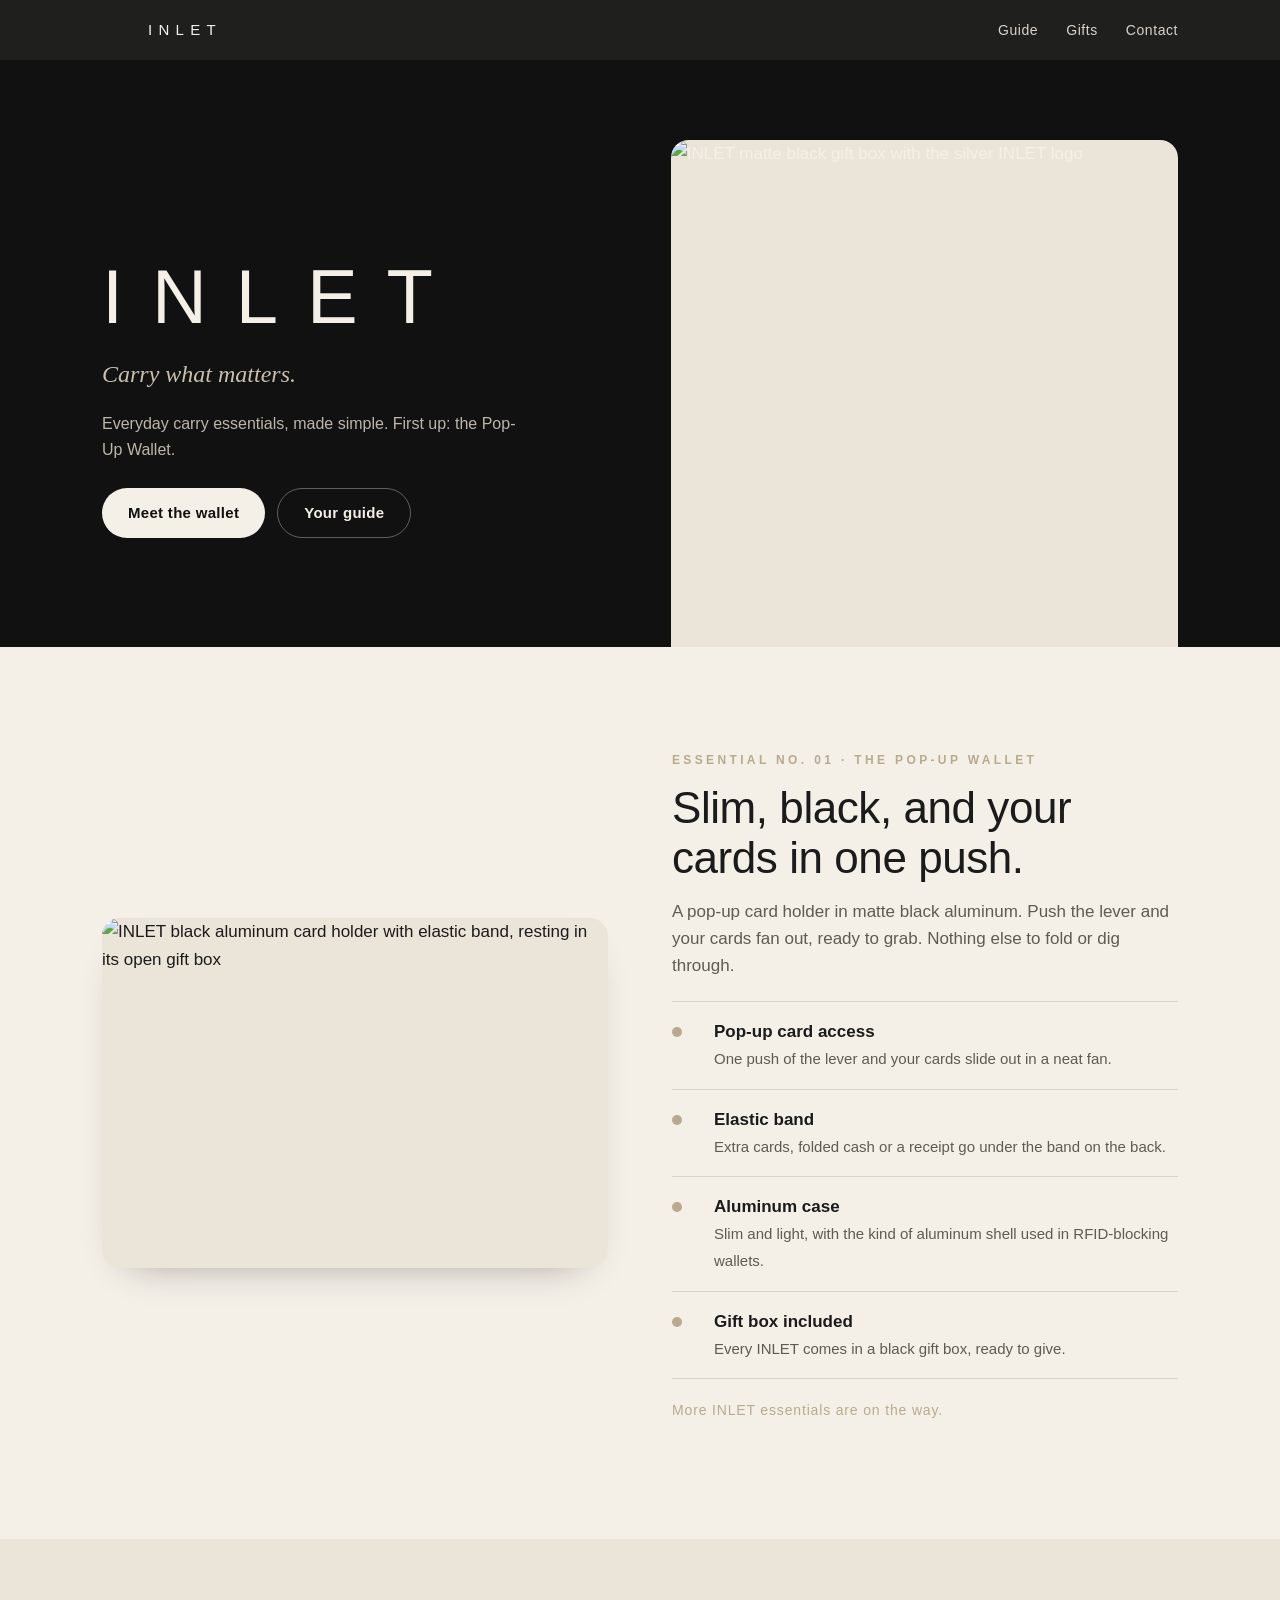
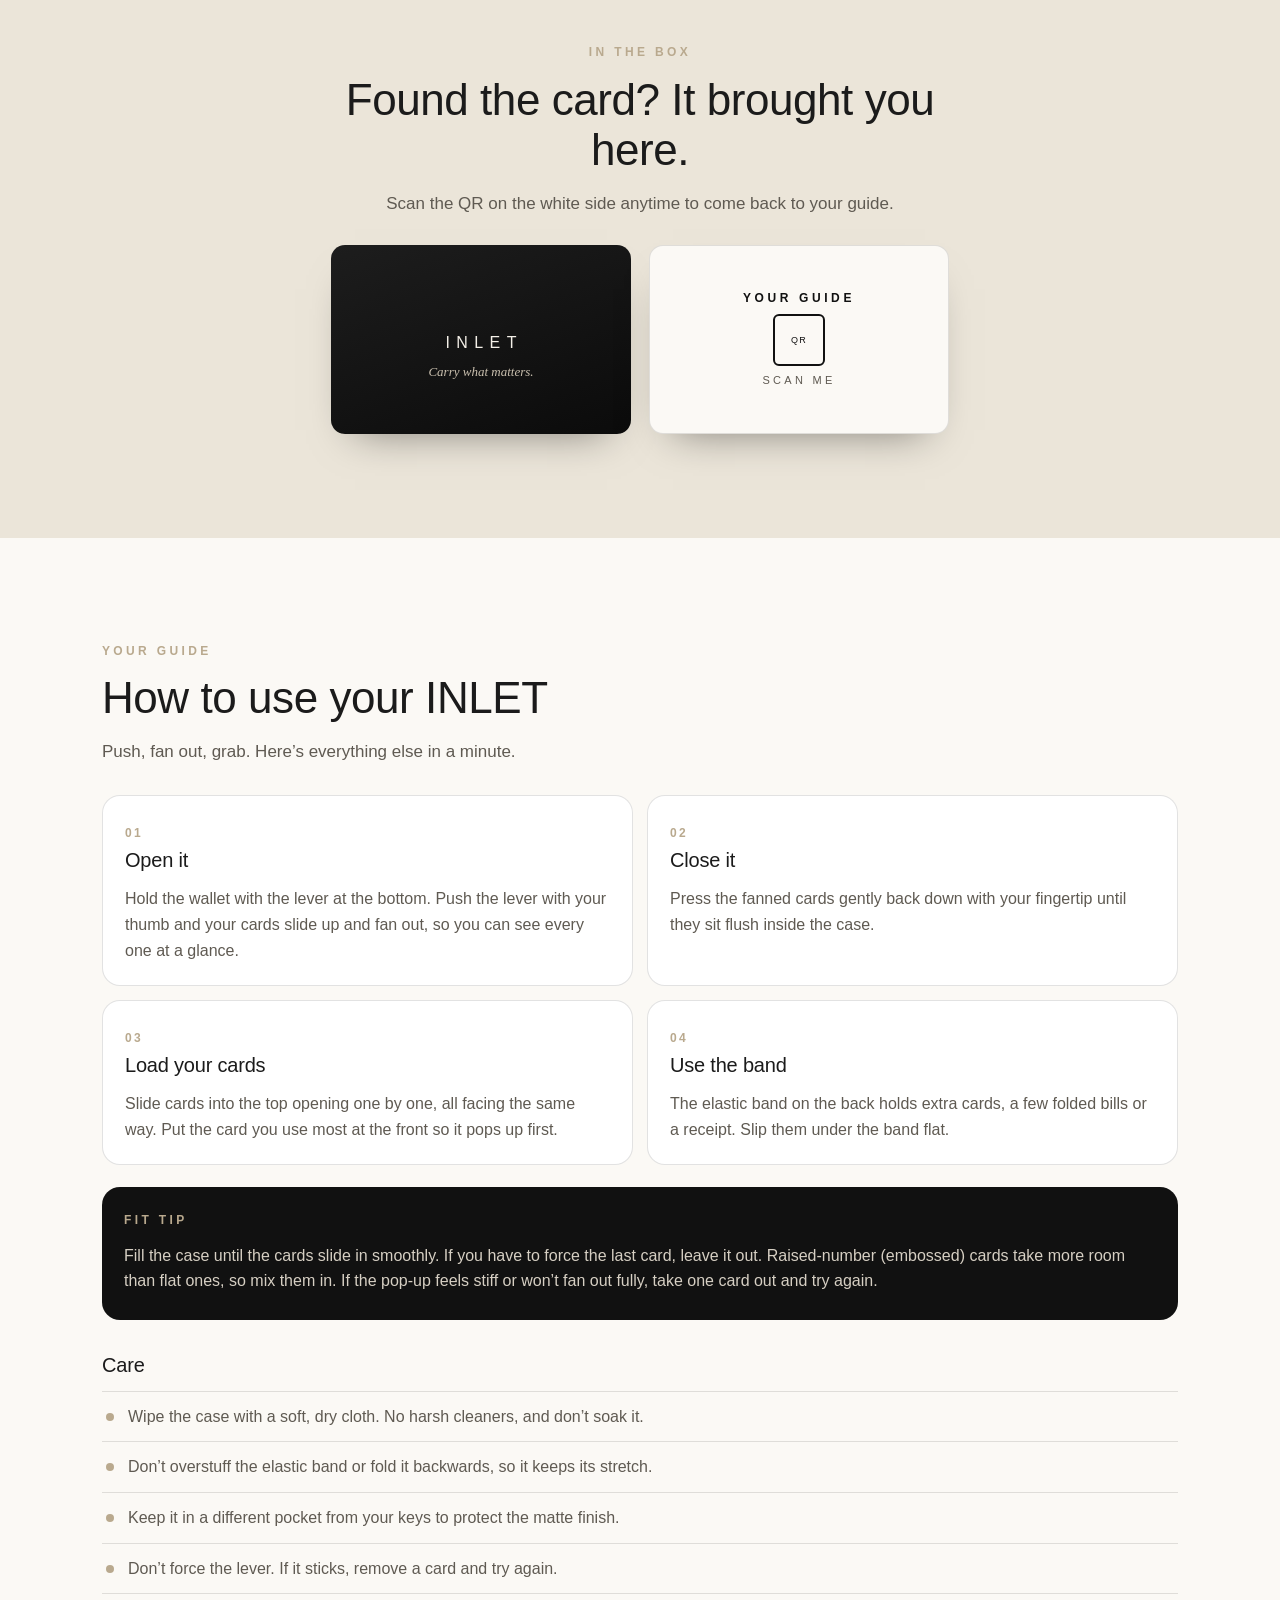
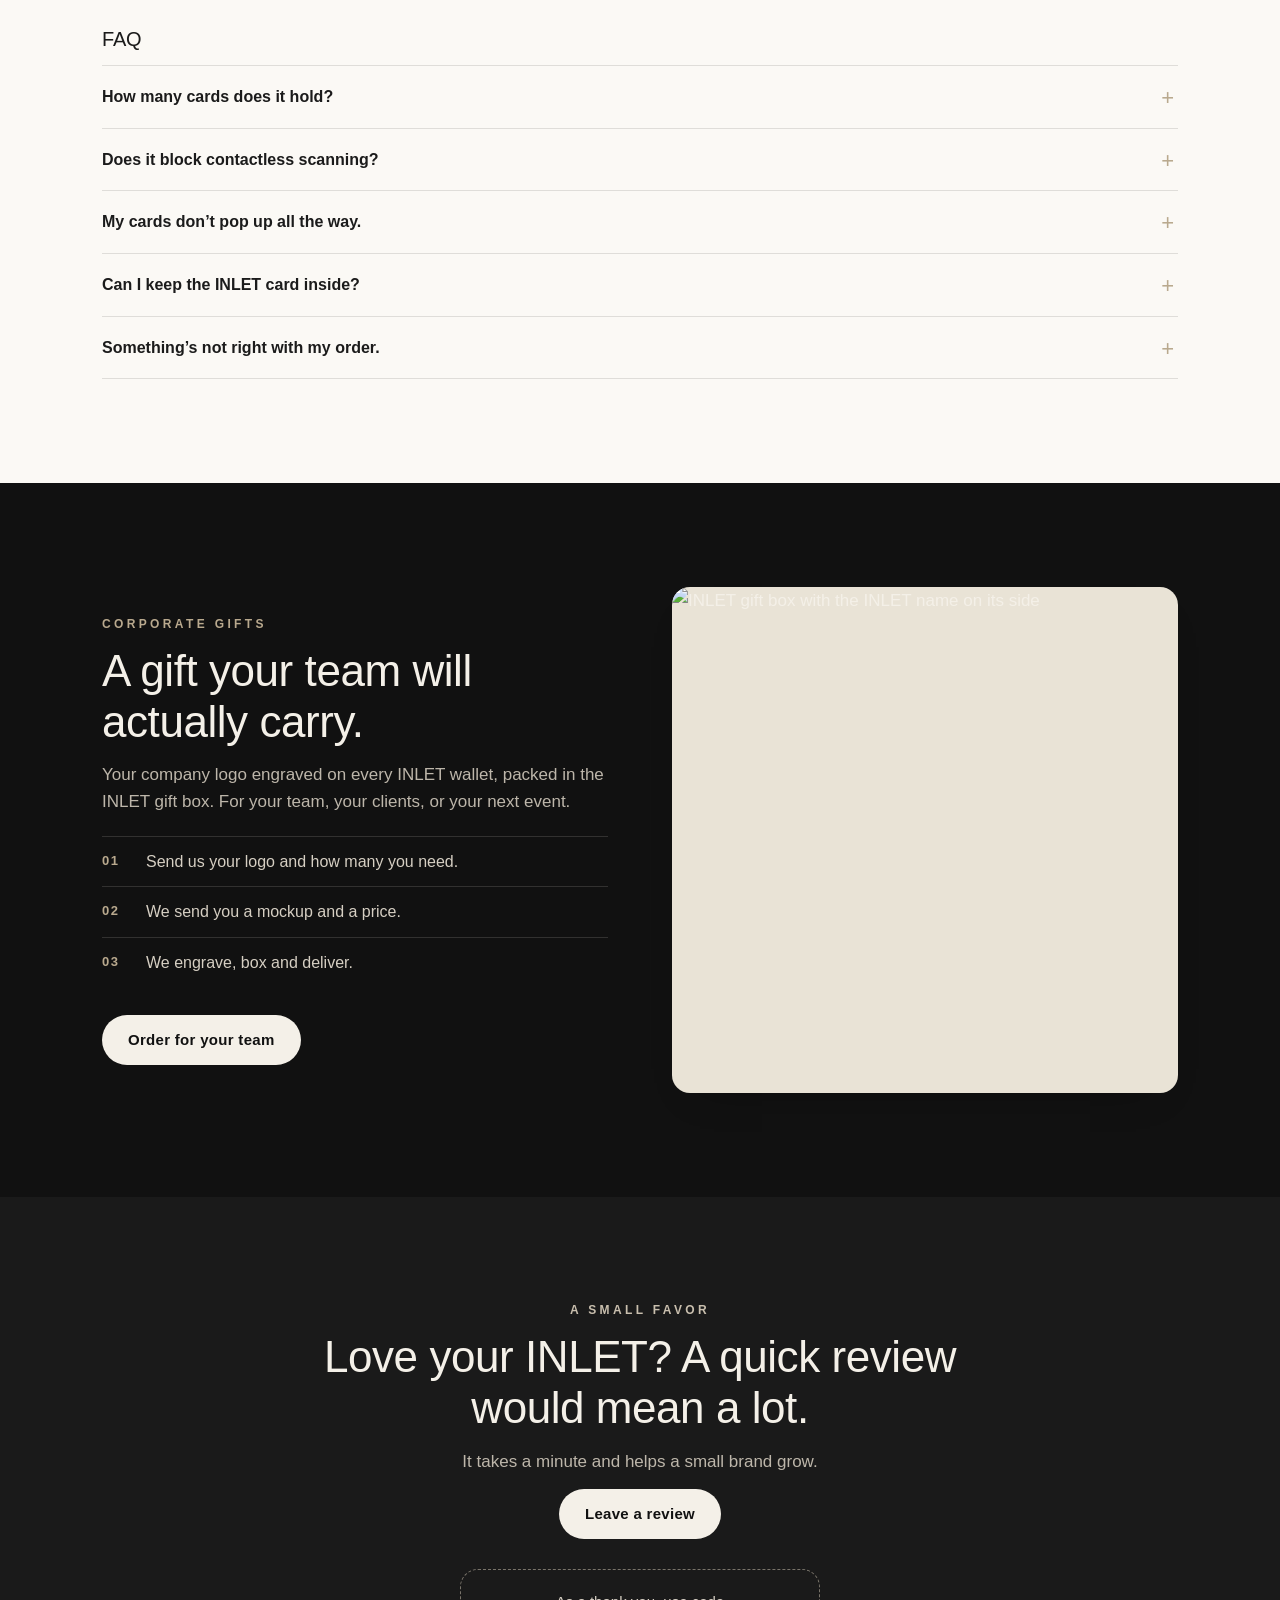
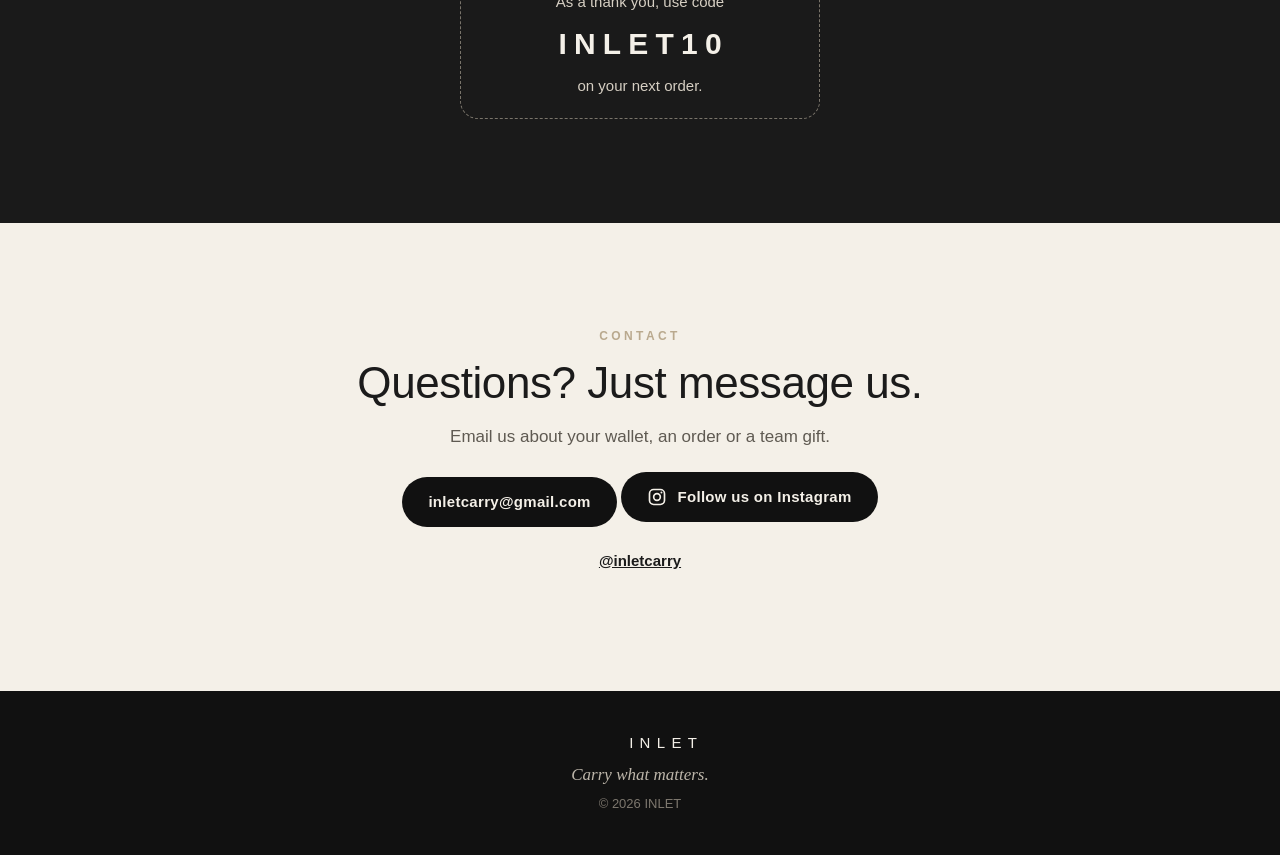
==== index.html @ 8fe0508b "Add index.html" ====
<!doctype html>
<html lang="en">
<head>
<meta charset="utf-8">
<meta name="viewport" content="width=device-width, initial-scale=1">
<title>INLET — Everyday carry essentials</title>
<meta name="description" content="INLET makes everyday carry essentials, starting with a slim pop-up card holder in matte black aluminum. Guide, care tips and custom logo gifts for teams.">
<meta name="theme-color" content="#111111">
<meta property="og:title" content="INLET — Everyday carry essentials">
<meta property="og:image" content="https://inletcarry.sites.tab.bot/og.png">
<meta property="og:description" content="INLET makes everyday carry essentials, starting with a slim pop-up card holder in matte black aluminum. Guide, care tips and custom logo gifts for teams.">
<link rel="icon" href="/favicon.png" type="image/png"><link rel="apple-touch-icon" href="/apple-touch-icon.png">
<link rel="stylesheet" href="styles.css">
</head>
<body>
<a class="skip" href="#main">Skip to content</a>
<header class="site-header">
  <div class="wrap bar">
    <a class="brand" href="./" aria-label="INLET home"><span class="mark logo-mask" aria-hidden="true"></span><span class="wordmark">INLET</span></a>
    <nav aria-label="Main">
      <a href="guide/">Guide</a>
      <a href="#gifts">Gifts</a>
      <a href="#contact">Contact</a>
    </nav>
  </div>
</header>
<main id="main">
<section class="hero" aria-labelledby="hero-title">
  <div class="wrap hero-grid">
    <div class="hero-copy">
      <span class="mark-lg logo-mask" aria-hidden="true"></span>
      <h1 id="hero-title">INLET</h1>
      <p class="tagline">Carry what matters.</p>
      <p class="hero-sub">Everyday carry essentials, made simple. First up: the Pop-Up Wallet.</p>
      <div class="hero-actions">
        <a class="btn btn-light" href="#product">Meet the wallet</a>
        <a class="btn btn-ghost" href="guide/">Your guide</a>
      </div>
    </div>
    <div class="hero-photo">
      <img src="img/hero.jpg" width="1000" height="1000" alt="INLET matte black gift box with the silver INLET logo">
    </div>
  </div>
</section>

<section class="product" id="product" aria-labelledby="product-title">
  <div class="wrap product-grid">
    <div class="photo">
      <img src="img/wallet.jpg" width="1200" height="830" alt="INLET black aluminum card holder with elastic band, resting in its open gift box">
    </div>
    <div>
      <p class="eyebrow">Essential No. 01 · The Pop-Up Wallet</p>
      <h2 id="product-title">Slim, black, and your cards in one push.</h2>
      <p class="muted">A pop-up card holder in matte black aluminum. Push the lever and your cards fan out, ready to grab. Nothing else to fold or dig through.</p>
      <ul class="features">
        <li><span class="dot"></span><div><strong>Pop-up card access</strong><span class="d">One push of the lever and your cards slide out in a neat fan.</span></div></li>
        <li><span class="dot"></span><div><strong>Elastic band</strong><span class="d">Extra cards, folded cash or a receipt go under the band on the back.</span></div></li>
        <li><span class="dot"></span><div><strong>Aluminum case</strong><span class="d">Slim and light, with the kind of aluminum shell used in RFID-blocking wallets.</span></div></li>
        <li><span class="dot"></span><div><strong>Gift box included</strong><span class="d">Every INLET comes in a black gift box, ready to give.</span></div></li>
      </ul>
      <p class="next">More INLET essentials are on the way.</p>
    </div>
  </div>
</section>

<section class="cardstrip" aria-labelledby="card-title">
  <div class="wrap narrow center">
    <p class="eyebrow">In the box</p>
    <h2 id="card-title">Found the card? It brought you here.</h2>
    <p class="muted">Scan the QR on the white side anytime to come back to your guide.</p>
  </div>
  <div class="wrap cards" aria-hidden="true">
    <div class="icard front"><span class="mark logo-mask" aria-hidden="true"></span><span class="wm">INLET</span><span class="tg">Carry what matters.</span></div>
    <div class="icard back"><span class="yg">YOUR GUIDE</span><span class="qr">QR</span><span class="sm">SCAN ME</span></div>
  </div>
</section>

<section class="guide" id="guide" aria-labelledby="guide-title">
  <div class="wrap">
    <div class="guide-head">
      <p class="eyebrow">Your guide</p>
      <h2 id="guide-title">How to use your INLET</h2>
      <p class="muted">Push, fan out, grab. Here’s everything else in a minute.</p>
    </div>
    
  <div class="guide-grid">
    <article class="step-card">
      <span class="step-num">01</span>
      <h3>Open it</h3>
      <p>Hold the wallet with the lever at the bottom. Push the lever with your thumb and your cards slide up and fan out, so you can see every one at a glance.</p>
    </article>
    <article class="step-card">
      <span class="step-num">02</span>
      <h3>Close it</h3>
      <p>Press the fanned cards gently back down with your fingertip until they sit flush inside the case.</p>
    </article>
    <article class="step-card">
      <span class="step-num">03</span>
      <h3>Load your cards</h3>
      <p>Slide cards into the top opening one by one, all facing the same way. Put the card you use most at the front so it pops up first.</p>
    </article>
    <article class="step-card">
      <span class="step-num">04</span>
      <h3>Use the band</h3>
      <p>The elastic band on the back holds extra cards, a few folded bills or a receipt. Slip them under the band flat.</p>
    </article>
  </div>

  <div class="tip">
    <p class="eyebrow">Fit tip</p>
    <p>Fill the case until the cards slide in smoothly. If you have to force the last card, leave it out. Raised-number (embossed) cards take more room than flat ones, so mix them in. If the pop-up feels stiff or won’t fan out fully, take one card out and try again.</p>
  </div>

  <div class="care">
    <h3>Care</h3>
    <ul>
      <li>Wipe the case with a soft, dry cloth. No harsh cleaners, and don’t soak it.</li>
      <li>Don’t overstuff the elastic band or fold it backwards, so it keeps its stretch.</li>
      <li>Keep it in a different pocket from your keys to protect the matte finish.</li>
      <li>Don’t force the lever. If it sticks, remove a card and try again.</li>
    </ul>
  </div>

  <div class="faq">
    <h3>FAQ</h3>
    <details>
      <summary>How many cards does it hold?</summary>
      <p>Your everyday cards fit in the pop-up case, and the band carries extras. It depends on how thick your cards are, so go by the fit tip above: if a card won’t slide in easily, the case is full.</p>
    </details>
    <details>
      <summary>Does it block contactless scanning?</summary>
      <p>The case is made of aluminum, a material commonly used in RFID-blocking wallets to help shield cards stored inside. To tap and pay, pop the card out first. Cards under the elastic band sit outside the case.</p>
    </details>
    <details>
      <summary>My cards don’t pop up all the way.</summary>
      <p>The case is probably too full or holding a thick card. Remove one card and push the lever again.</p>
    </details>
    <details>
      <summary>Can I keep the INLET card inside?</summary>
      <p>Sure, or swap it for one of your own cards. Keep it somewhere handy since it brings you back to this guide.</p>
    </details>
    <details>
      <summary>Something’s not right with my order.</summary>
      <p>Email us at <a href="mailto:inletcarry@gmail.com">inletcarry@gmail.com</a> and we’ll sort it out with you directly.</p>
    </details>
  </div>

  </div>
</section>

<section class="gifts" id="gifts" aria-labelledby="gifts-title">
  <div class="wrap gift-grid">
    <div>
      <p class="eyebrow">Corporate gifts</p>
      <h2 id="gifts-title">A gift your team will actually carry.</h2>
      <p class="muted">Your company logo engraved on every INLET wallet, packed in the INLET gift box. For your team, your clients, or your next event.</p>
      <ol class="gift-list">
        <li>Send us your logo and how many you need.</li>
        <li>We send you a mockup and a price.</li>
        <li>We engrave, box and deliver.</li>
      </ol>
      <a class="btn btn-light" href="mailto:inletcarry@gmail.com?subject=Custom%20INLET%20wallets%20for%20my%20team"><span>Order for your team</span></a>
    </div>
    <div class="photo">
      <img src="img/box-side.jpg" width="900" height="900" alt="INLET gift box with the INLET name on its side">
    </div>
  </div>
</section>


<section class="review" id="review" aria-labelledby="review-title">
  <div class="wrap narrow center">
    <p class="eyebrow light">A small favor</p>
    <h2 id="review-title">Love your INLET? A quick review would mean a lot.</h2>
    <p class="muted-light">It takes a minute and helps a small brand grow.</p>
    <a class="btn btn-light" href="#review">Leave a review</a>
    <div class="code-box">
      <p>As a thank you, use code</p>
      <p class="code">INLET10</p>
      <p>on your next order.</p>
    </div>
  </div>
</section>

<section class="contact" id="contact" aria-labelledby="contact-title">
  <div class="wrap narrow center">
    <p class="eyebrow">Contact</p>
    <h2 id="contact-title">Questions? Just message us.</h2>
    <p class="muted">Email us about your wallet, an order or a team gift.</p>
    <a class="btn btn-dark" href="mailto:inletcarry@gmail.com"><span>inletcarry@gmail.com</span></a>
    <a class="btn btn-dark insta-btn" href="https://instagram.com/inletcarry" rel="noopener"><svg class="ico" viewBox="0 0 24 24" aria-hidden="true" focusable="false" style="width:20px;height:20px"><rect x="3" y="3" width="18" height="18" rx="5" fill="none" stroke="currentColor" stroke-width="2"/><circle cx="12" cy="12" r="4" fill="none" stroke="currentColor" stroke-width="2"/><circle cx="17.3" cy="6.7" r="1.2" fill="currentColor"/></svg><span>Follow us on Instagram</span></a><p class="insta"><a class="handle" href="https://instagram.com/inletcarry">@inletcarry</a></p>
  </div>
</section>
</main>
<footer class="site-footer">
  <div class="wrap foot">
    <a class="brand light" href="./" aria-label="INLET home"><span class="mark logo-mask" aria-hidden="true"></span><span class="wordmark">INLET</span></a>
    <p>Carry what matters.</p>
    <p class="small">© 2026 INLET</p>
  </div>
</footer>
</body>
</html>
---- styles.css ----
:root{
  --black:#111111; --ink:#1b1b1b; --cream:#f4f0e8; --cream-2:#ebe5d9; --silver:#c9bfae; --champagne:#b9a98e;
  --muted:#5f5a52; --line:rgba(17,17,17,.12);
  --sans:"Helvetica Neue",Helvetica,"Inter","Segoe UI",Roboto,Arial,sans-serif;
  --radius:18px;
}
*{box-sizing:border-box}
html{scroll-behavior:smooth;-webkit-text-size-adjust:100%}
body{margin:0;background:var(--cream);color:var(--ink);font-family:var(--sans);font-size:17px;line-height:1.6;overflow-x:hidden}
img{max-width:100%;display:block}
a{color:inherit}
:focus-visible{outline:2px solid var(--champagne);outline-offset:3px;border-radius:6px}
.skip{position:absolute;left:-999px;top:0}
.skip:focus{left:12px;top:12px;background:#fff;padding:8px 12px;z-index:10}
.wrap{width:100%;max-width:1120px;margin:0 auto;padding:0 22px}
.narrow{max-width:680px}
.center{text-align:center}
.eyebrow{font-size:12px;letter-spacing:.28em;text-transform:uppercase;color:var(--champagne);margin:0 0 12px;font-weight:600}
.eyebrow.light{color:var(--silver)}
h1,h2,h3{font-weight:500;letter-spacing:-.01em;line-height:1.15;margin:0 0 14px}
h2{font-size:clamp(28px,6.4vw,44px)}
h3{font-size:20px}
p{margin:0 0 14px}
.muted{color:var(--muted)}
.muted-light{color:#bdb6aa}
section{padding:72px 0}
.mark{width:34px;height:24px;flex:none}
.ico{width:20px;height:20px;flex:none}

/* header */
.site-header{position:sticky;top:0;z-index:5;background:rgba(17,17,17,.94);color:var(--cream);backdrop-filter:saturate(1.2) blur(8px)}
.bar{display:flex;align-items:center;justify-content:space-between;height:60px}
.brand{display:inline-flex;align-items:center;gap:12px;text-decoration:none;color:inherit}
.brand .mark{color:var(--silver)}
.wordmark{letter-spacing:.42em;font-size:15px;font-weight:500;margin-right:-.42em}
nav{display:flex;gap:18px}
nav a{text-decoration:none;font-size:14px;color:#d9d3c8;letter-spacing:.04em;padding:6px 0}
nav a:hover{color:#fff}

/* hero */
.hero{background:var(--black);color:var(--cream);padding:48px 0 0;overflow:hidden}
.hero-grid{display:grid;gap:36px;align-items:center}
.hero-copy{text-align:center}
.hero .mark-lg{width:84px;height:58px;color:var(--silver);margin:0 auto 22px}
.hero h1{font-size:clamp(40px,12vw,76px);letter-spacing:.38em;margin:0 -.38em 14px 0;font-weight:400}
.tagline{font-size:clamp(19px,4.8vw,24px);color:var(--silver);font-style:italic;font-family:Georgia,"Times New Roman",serif;margin-bottom:26px}
.hero-actions{display:flex;flex-wrap:wrap;gap:12px;justify-content:center}
.hero-photo{border-radius:var(--radius) var(--radius) 0 0;overflow:hidden;background:var(--cream-2)}
.hero-photo img{width:100%;height:auto;aspect-ratio:1/1;object-fit:cover}

.btn{display:inline-flex;align-items:center;justify-content:center;gap:10px;min-height:50px;padding:0 26px;border-radius:999px;text-decoration:none;font-size:15px;font-weight:600;letter-spacing:.02em;transition:transform .15s ease,background .15s ease}
.btn:hover{transform:translateY(-1px)}
.btn-light{background:var(--cream);color:var(--black)}
.btn-light:hover{background:#fff}
.btn-ghost{border:1px solid rgba(244,240,232,.35);color:var(--cream)}
.btn-ghost:hover{border-color:var(--cream)}
.btn-dark{background:var(--black);color:var(--cream)}
.btn-dark:hover{background:#000}

/* product */
.product-grid{display:grid;gap:34px;align-items:center}
.photo{border-radius:var(--radius);overflow:hidden;background:var(--cream-2);box-shadow:0 18px 40px -28px rgba(0,0,0,.45)}
.photo img{width:100%;height:auto}
.gifts .photo{background:#e9e3d6}
.features{list-style:none;padding:0;margin:22px 0 0;display:grid;gap:0}
.features li{display:grid;grid-template-columns:28px 1fr;gap:14px;padding:16px 0;border-top:1px solid var(--line)}
.features li:last-child{border-bottom:1px solid var(--line)}
.features strong{display:block;font-weight:600}
.features span.d{color:var(--muted);font-size:15px}
.dot{width:10px;height:10px;border-radius:50%;background:var(--champagne);margin-top:9px}

/* card strip */
.cardstrip{background:var(--cream-2)}
.cards{display:flex;gap:18px;justify-content:center;flex-wrap:wrap;margin-top:28px}
.icard{width:min(300px,100%);aspect-ratio:85.6/54;border-radius:14px;position:relative;box-shadow:0 20px 40px -24px rgba(0,0,0,.5);display:flex;flex-direction:column;align-items:center;justify-content:center;gap:6px;padding:16px}
.icard.front{background:linear-gradient(160deg,#1d1d1d,#0b0b0b);color:var(--silver)}
.icard.front .mark{width:40px;height:28px}
.icard .wm{letter-spacing:.4em;margin-right:-.4em;font-size:16px;color:var(--cream)}
.icard .tg{font-family:Georgia,serif;font-style:italic;font-size:13px;color:var(--silver)}
.icard.back{background:#fbf9f5;color:var(--black);border:1px solid var(--line)}
.icard.back .yg{font-size:12px;letter-spacing:.3em;font-weight:600}
.qr{width:52px;height:52px;border:2px solid var(--black);border-radius:6px;display:grid;place-items:center;font-size:9px;letter-spacing:.14em}
.icard.back .sm{font-size:11px;letter-spacing:.3em;color:var(--muted)}

/* guide */
.guide{background:#fbf9f5}
.guide-head{margin-bottom:30px}
.guide-grid{display:grid;gap:14px}
.step-card{background:#fff;border:1px solid var(--line);border-radius:var(--radius);padding:22px 22px 8px}
.step-num{display:inline-block;font-size:12px;letter-spacing:.2em;color:var(--champagne);font-weight:700;margin-bottom:6px}
.step-card p{color:var(--muted);font-size:16px}
.tip{margin:22px 0;background:var(--black);color:var(--cream);border-radius:var(--radius);padding:24px 22px 12px}
.tip p:last-child{color:#d6cfc3;font-size:16px}
.care,.faq{margin-top:34px}
.care ul{margin:0;padding:0;list-style:none}
.care li{padding:12px 0 12px 26px;border-top:1px solid var(--line);position:relative;color:var(--muted);font-size:16px}
.care li:last-child{border-bottom:1px solid var(--line)}
.care li::before{content:"";position:absolute;left:4px;top:21px;width:8px;height:8px;border-radius:50%;background:var(--champagne)}
details{border-top:1px solid var(--line);padding:4px 0}
details:last-of-type{border-bottom:1px solid var(--line)}
summary{cursor:pointer;list-style:none;padding:14px 34px 14px 0;font-weight:600;position:relative;font-size:16px}
summary::-webkit-details-marker{display:none}
summary::after{content:"+";position:absolute;right:4px;top:10px;font-size:22px;font-weight:300;color:var(--champagne)}
details[open] summary::after{content:"–"}
details p{color:var(--muted);font-size:16px;padding-right:10px}

/* gifts */
.gifts{background:var(--black);color:var(--cream)}
.gifts .muted{color:#bdb6aa}
.gift-grid{display:grid;gap:34px;align-items:center}
.gift-list{list-style:none;padding:0;margin:20px 0 28px;counter-reset:g}
.gift-list li{counter-increment:g;display:grid;grid-template-columns:34px 1fr;gap:10px;padding:12px 0;border-top:1px solid rgba(244,240,232,.14);color:#d6cfc3;font-size:16px}
.gift-list li::before{content:counter(g,decimal-leading-zero);color:var(--champagne);font-size:13px;letter-spacing:.12em;font-weight:700;padding-top:2px}
.engrave{border-radius:var(--radius);background:linear-gradient(160deg,#232323,#0d0d0d);border:1px solid rgba(244,240,232,.1);padding:34px 24px;text-align:center}
.engrave .plate{margin:0 auto 18px;width:min(240px,80%);aspect-ratio:3/4;border-radius:16px;background:linear-gradient(150deg,#2b2b2b,#141414);box-shadow:inset 0 1px 0 rgba(255,255,255,.08),0 24px 40px -24px #000;display:grid;place-items:center}
.engrave .yl{border:1px dashed rgba(201,191,174,.6);color:var(--silver);border-radius:10px;padding:14px 18px;font-size:12px;letter-spacing:.24em}
.engrave p{color:#bdb6aa;font-size:14px;margin:0}

/* review */
.review{background:#1a1a1a;color:var(--cream)}
.code-box{margin:30px auto 0;max-width:360px;border:1px dashed rgba(201,191,174,.55);border-radius:var(--radius);padding:20px}
.code-box p{margin:0;color:#d6cfc3;font-size:15px}
.code-box .code{font-size:30px;letter-spacing:.24em;color:var(--cream);margin:6px -.24em 6px 0;font-weight:600}

/* contact */
.contact .btn{margin-top:8px}
.insta{margin-top:22px;color:var(--muted);font-size:15px}
.handle{color:var(--ink);font-weight:600}
.soon{display:inline-block;margin-left:6px;font-size:11px;letter-spacing:.14em;text-transform:uppercase;border:1px solid var(--line);border-radius:999px;padding:2px 9px}

/* footer */
.site-footer{background:var(--black);color:#bdb6aa;padding:40px 0}
.foot{display:flex;flex-direction:column;align-items:center;gap:6px;text-align:center}
.foot p{margin:0;font-family:Georgia,serif;font-style:italic}
.foot .small{font-family:var(--sans);font-style:normal;font-size:13px;color:#7d776e}
.brand.light{color:var(--cream)}

/* guide page */
.guide-hero{background:var(--black);color:var(--cream);padding:46px 0 40px;text-align:center}
.guide-hero .mark{width:64px;height:44px;color:var(--silver);margin:0 auto 18px}
.guide-hero h1{font-size:clamp(30px,8vw,48px)}
.guide-hero p{color:#bdb6aa}
.back-home{display:inline-block;margin-top:30px;font-size:15px;color:var(--muted)}

@media (min-width:760px){
  section{padding:104px 0}
  .hero{padding-top:80px}
  .hero-grid{grid-template-columns:1.05fr 1fr}
  .hero-copy{text-align:left;padding-bottom:80px}
  .hero .mark-lg{margin:0 0 26px}
  .hero-actions{justify-content:flex-start}
  .hero-photo{border-radius:var(--radius) var(--radius) 0 0}
  .product-grid,.gift-grid{grid-template-columns:1fr 1fr;gap:64px}
  .guide-grid{grid-template-columns:1fr 1fr}
  nav{gap:28px}
}
@media (max-width:360px){nav{gap:12px} nav a{font-size:13px} .wordmark{letter-spacing:.3em;margin-right:-.3em}}
@media (prefers-reduced-motion:reduce){html{scroll-behavior:auto}.btn{transition:none}}

.hero-sub{color:#bdb6aa;font-size:16px;max-width:420px;margin:-8px auto 26px}
.next{margin-top:20px;font-size:14px;letter-spacing:.06em;color:var(--champagne)}
@media (min-width:760px){.hero-sub{margin-left:0}}

.logo-mask{display:block;background-color:currentColor;-webkit-mask:url(/img/logo-mask.png) center/contain no-repeat;mask:url(/img/logo-mask.png) center/contain no-repeat}
.insta-btn{margin-top:14px;display:inline-flex;align-items:center;gap:10px}
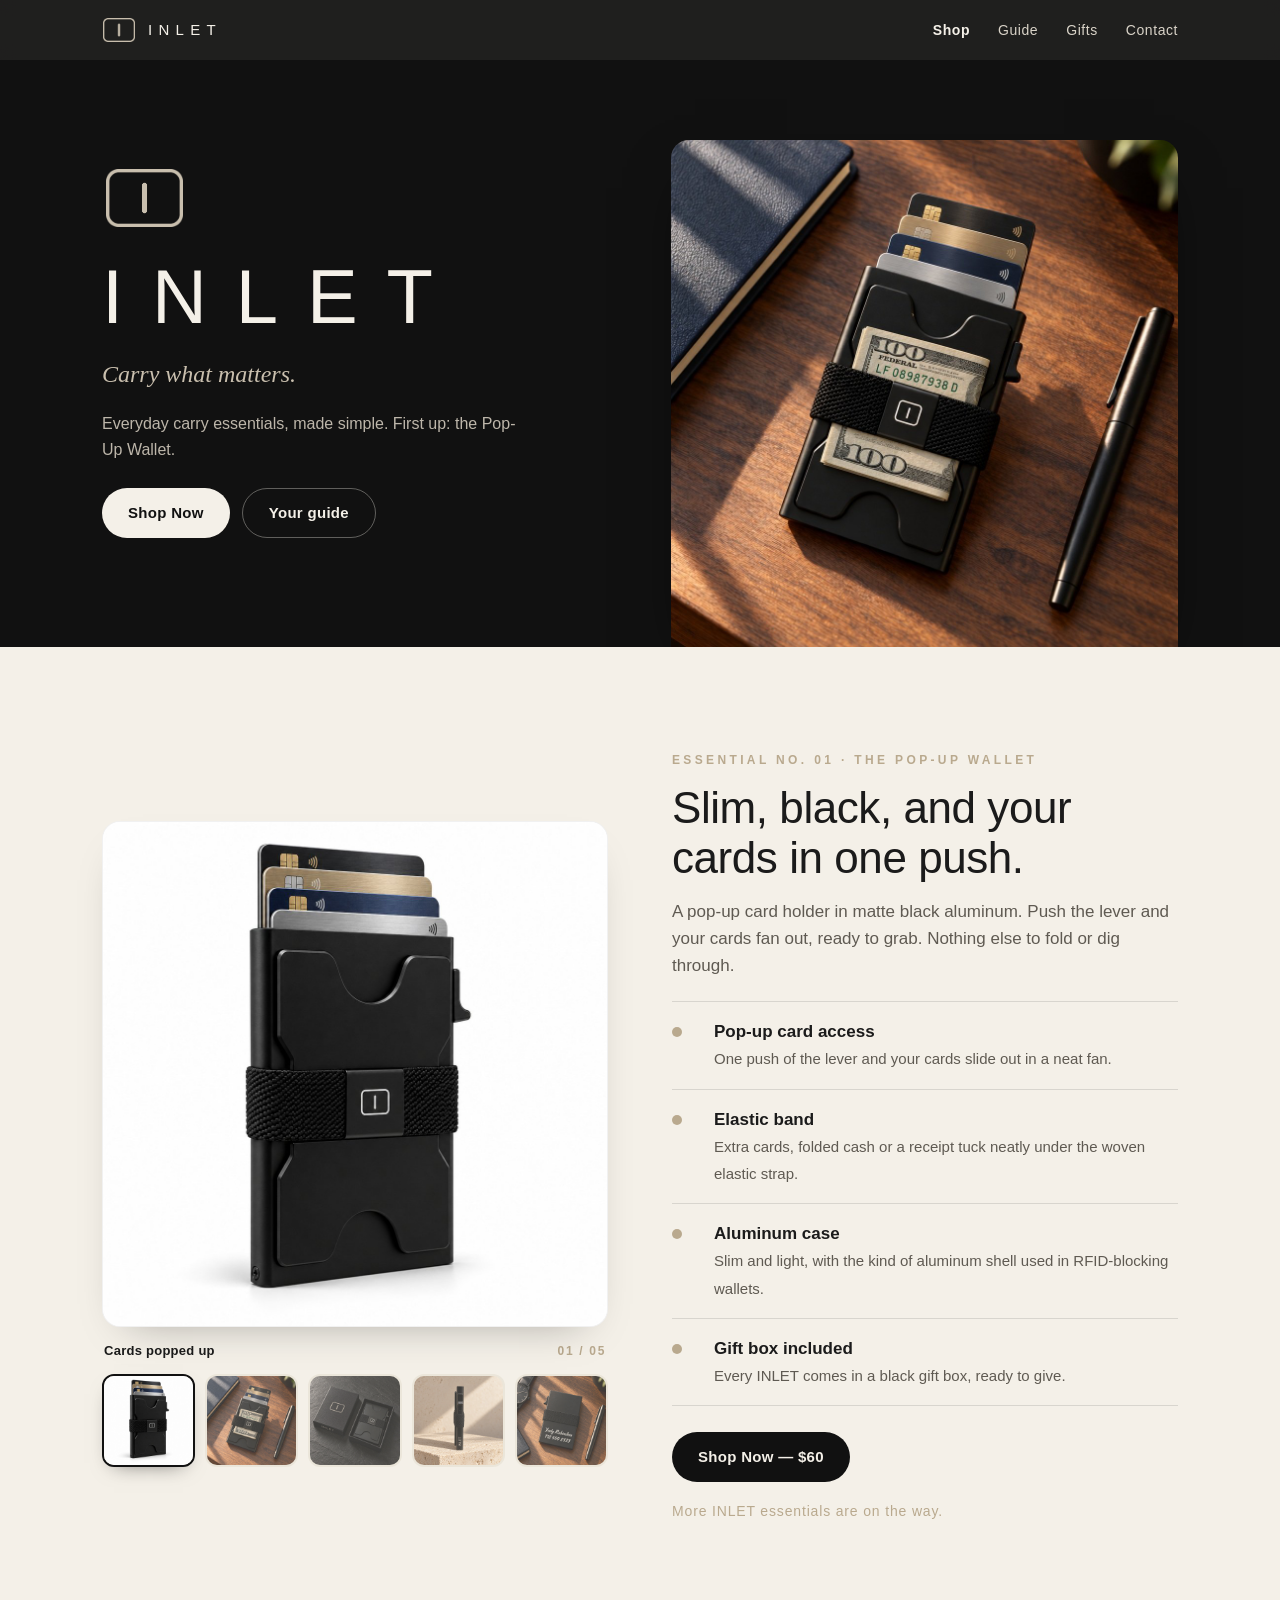
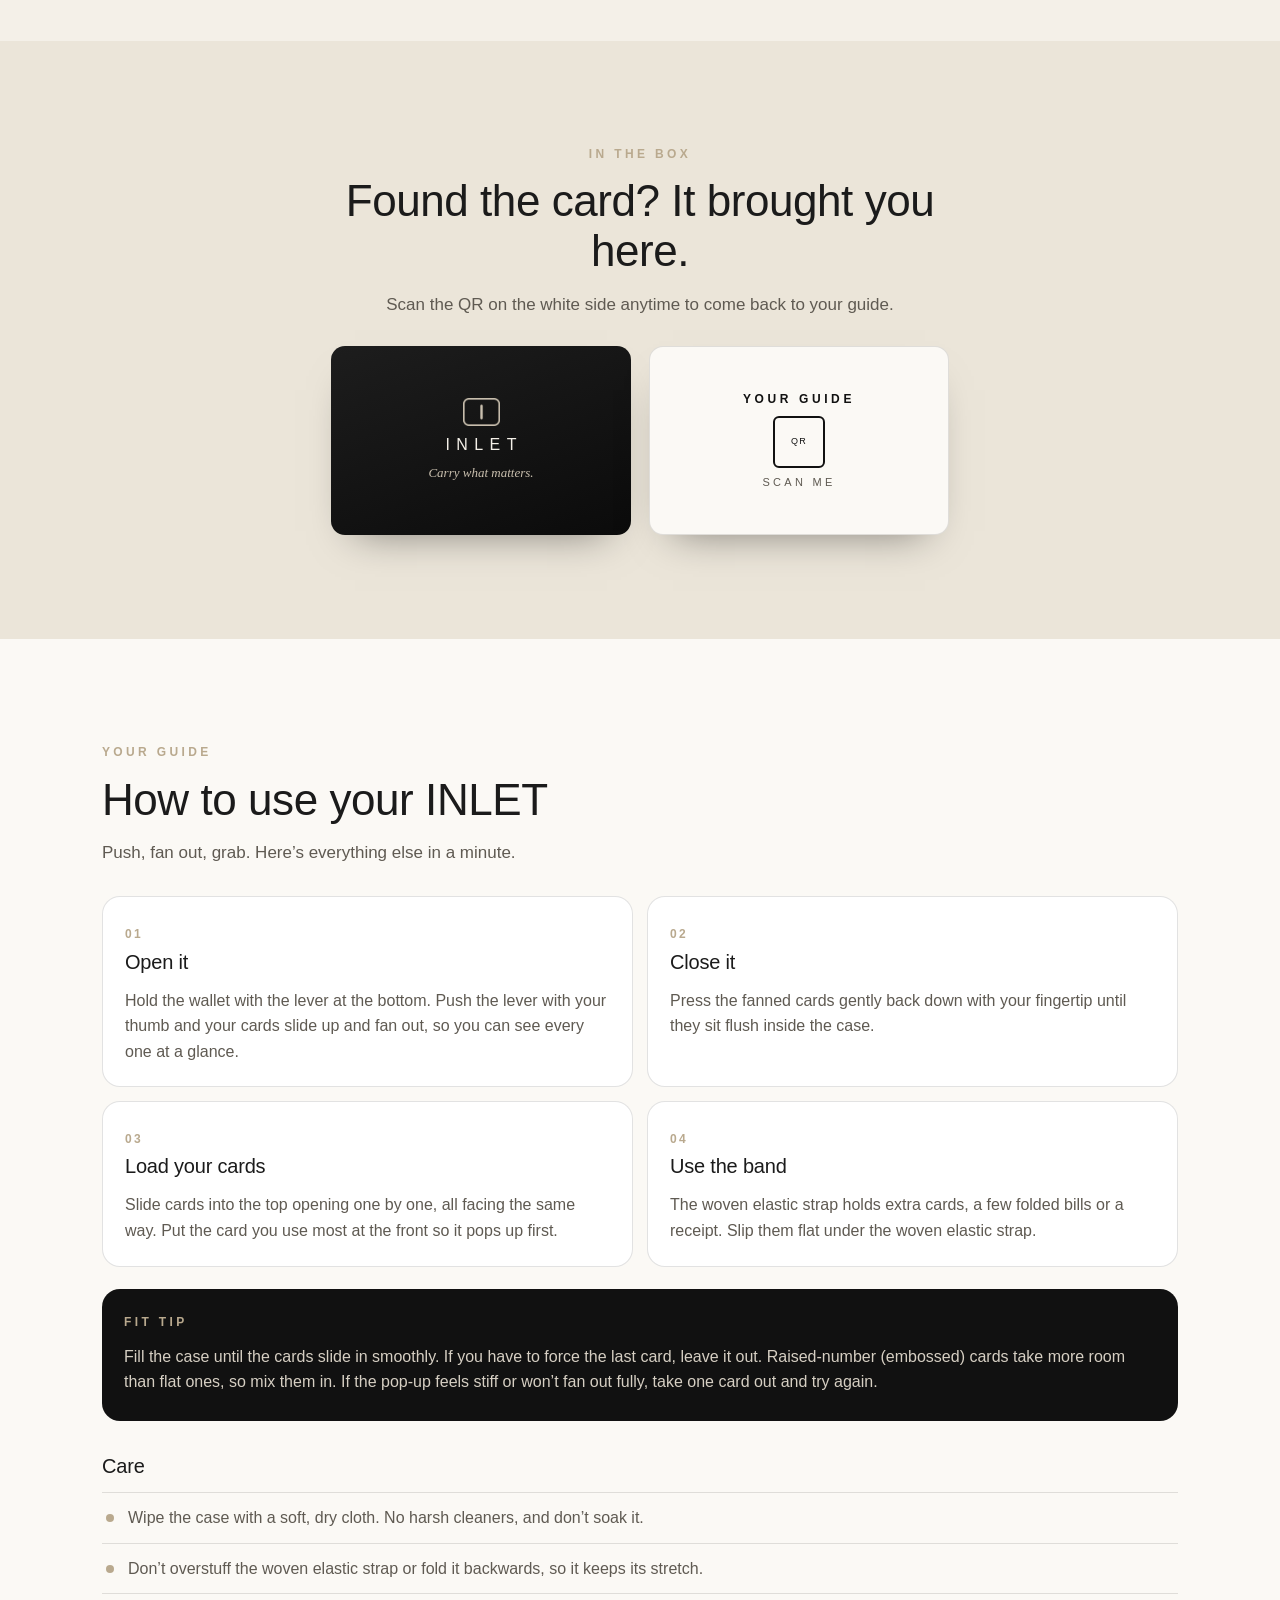
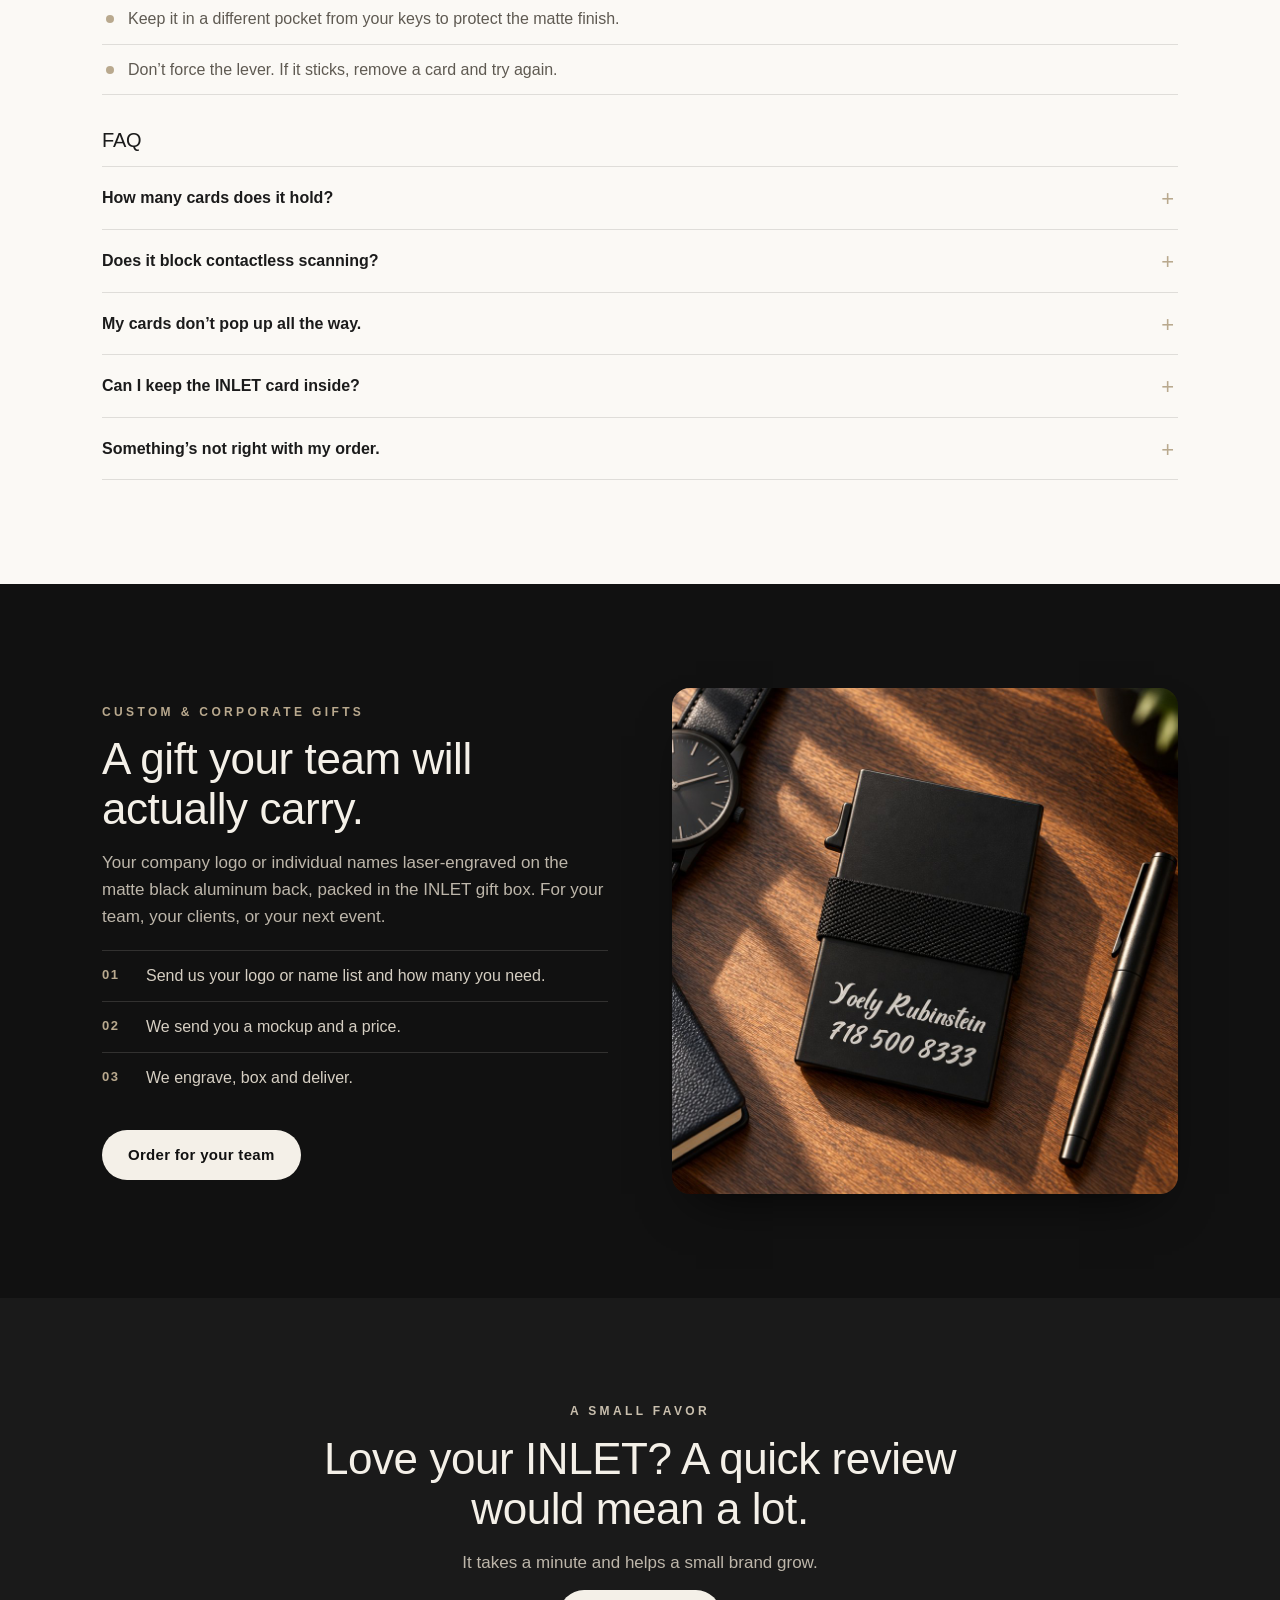
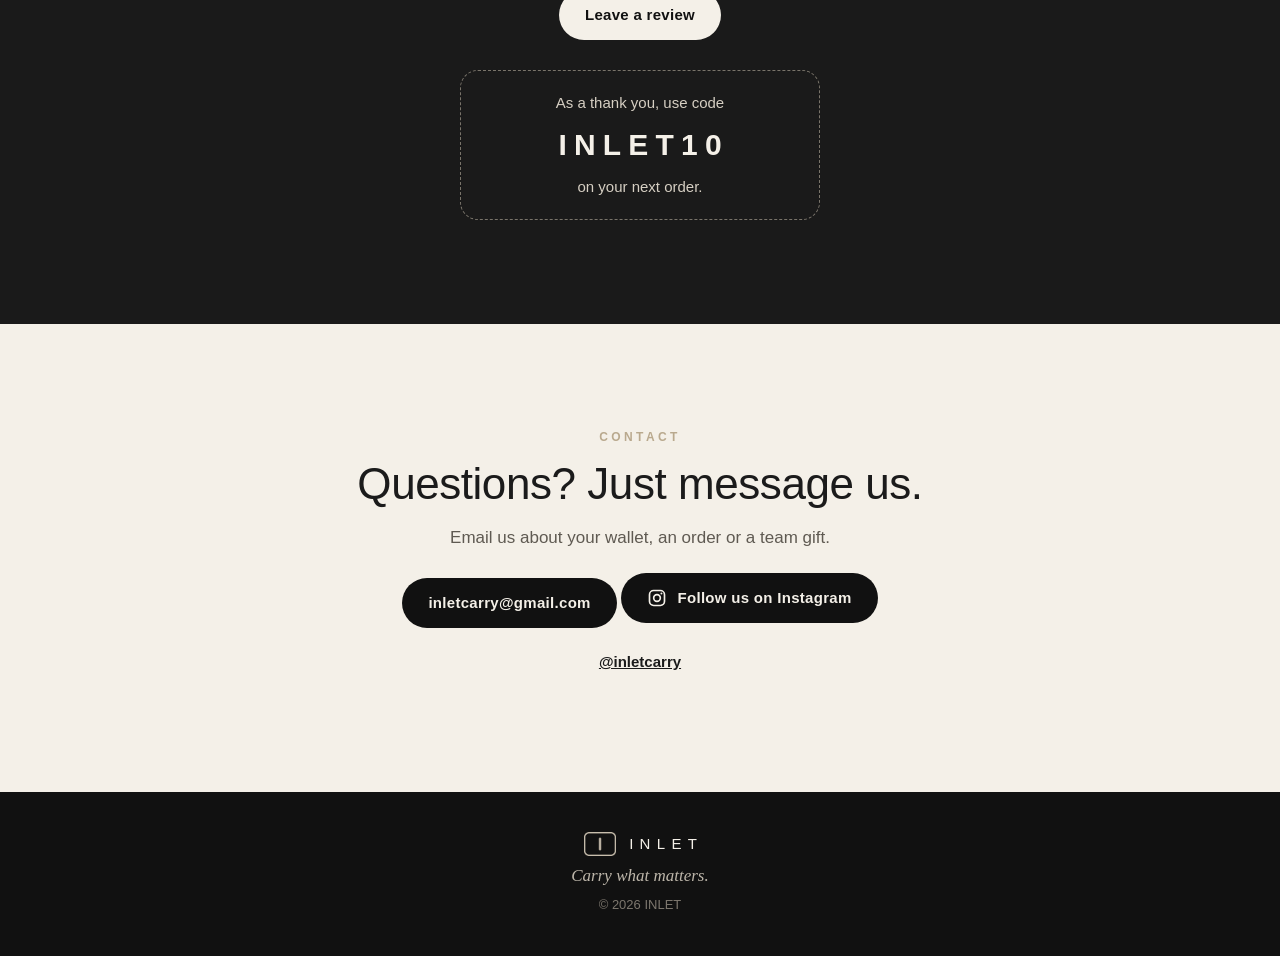
==== commit b1f83843: "Update INLET site with verified studio photography, interactive gallery, custom engraving, and Shop " ====
--- a/index.html
+++ b/index.html
@@ -4,12 +4,19 @@
 <meta charset="utf-8">
 <meta name="viewport" content="width=device-width, initial-scale=1">
 <title>INLET — Everyday carry essentials</title>
-<meta name="description" content="INLET makes everyday carry essentials, starting with a slim pop-up card holder in matte black aluminum. Guide, care tips and custom logo gifts for teams.">
+<meta name="description" content="INLET makes everyday carry essentials, starting with a slim pop-up card holder in matte black aluminum. Guide, care tips and custom engraved gifts for teams.">
 <meta name="theme-color" content="#111111">
+<meta property="og:type" content="website">
+<meta property="og:url" content="https://inletcarry.com/">
 <meta property="og:title" content="INLET — Everyday carry essentials">
-<meta property="og:image" content="https://inletcarry.sites.tab.bot/og.png">
-<meta property="og:description" content="INLET makes everyday carry essentials, starting with a slim pop-up card holder in matte black aluminum. Guide, care tips and custom logo gifts for teams.">
-<link rel="icon" href="/favicon.png" type="image/png"><link rel="apple-touch-icon" href="/apple-touch-icon.png">
+<meta property="og:image" content="https://inletcarry.com/og.png">
+<meta property="og:description" content="INLET makes everyday carry essentials, starting with a slim pop-up card holder in matte black aluminum. Guide, care tips and custom engraved gifts for teams.">
+<meta name="twitter:card" content="summary_large_image">
+<meta name="twitter:title" content="INLET — Everyday carry essentials">
+<meta name="twitter:description" content="Slim matte black aluminum pop-up wallet with woven elastic cash strap and luxury gift box.">
+<meta name="twitter:image" content="https://inletcarry.com/og.png">
+<link rel="icon" href="/favicon.png" type="image/png">
+<link rel="apple-touch-icon" href="/apple-touch-icon.png">
 <link rel="stylesheet" href="styles.css">
 </head>
 <body>
@@ -18,6 +25,7 @@
   <div class="wrap bar">
     <a class="brand" href="./" aria-label="INLET home"><span class="mark logo-mask" aria-hidden="true"></span><span class="wordmark">INLET</span></a>
     <nav aria-label="Main">
+      <a class="nav-shop" href="https://www.gift-him.com/products/inlet-cc-001" target="_blank" rel="noopener">Shop</a>
       <a href="guide/">Guide</a>
       <a href="#gifts">Gifts</a>
       <a href="#contact">Contact</a>
@@ -33,20 +41,43 @@
       <p class="tagline">Carry what matters.</p>
       <p class="hero-sub">Everyday carry essentials, made simple. First up: the Pop-Up Wallet.</p>
       <div class="hero-actions">
-        <a class="btn btn-light" href="#product">Meet the wallet</a>
+        <a class="btn btn-light" href="https://www.gift-him.com/products/inlet-cc-001" target="_blank" rel="noopener">Shop Now</a>
         <a class="btn btn-ghost" href="guide/">Your guide</a>
       </div>
     </div>
     <div class="hero-photo">
-      <img src="img/hero.jpg" width="1000" height="1000" alt="INLET matte black gift box with the silver INLET logo">
+      <img src="img/hero.jpg" width="1024" height="1024" alt="INLET matte black aluminum pop-up wallet on a walnut desk with fanned metallic cards and folded cash tucked under the woven elastic strap">
     </div>
   </div>
 </section>
 
 <section class="product" id="product" aria-labelledby="product-title">
   <div class="wrap product-grid">
-    <div class="photo">
-      <img src="img/wallet.jpg" width="1200" height="830" alt="INLET black aluminum card holder with elastic band, resting in its open gift box">
+    <div class="gallery" data-gallery>
+      <div class="gallery-stage">
+        <img id="gallery-main" src="img/wallet.jpg" width="1024" height="1024" alt="INLET matte black aluminum pop-up card holder with fanned metallic cards">
+      </div>
+      <div class="gallery-caption" aria-live="polite">
+        <span class="cap-label" id="gallery-label">Cards popped up</span>
+        <span class="cap-count" id="gallery-count">01 / 05</span>
+      </div>
+      <div class="gallery-thumbs" role="group" aria-label="INLET wallet studio gallery">
+        <button class="thumb is-active" type="button" aria-pressed="true" aria-label="View cards popped up" data-src="img/wallet.jpg" data-alt="INLET matte black aluminum pop-up card holder with fanned metallic cards" data-label="Cards popped up" data-index="01 / 05">
+          <img src="img/wallet.jpg" width="1024" height="1024" alt="">
+        </button>
+        <button class="thumb" type="button" aria-pressed="false" aria-label="View cards and cash strap" data-src="img/hero.jpg" data-alt="INLET wallet on a walnut desk with fanned cards and folded cash tucked under the woven elastic strap" data-label="Cards &amp; cash strap" data-index="02 / 05">
+          <img src="img/hero.jpg" width="1024" height="1024" alt="" loading="lazy">
+        </button>
+        <button class="thumb" type="button" aria-pressed="false" aria-label="View luxury embossed gift box" data-src="img/giftbox.jpg" data-alt="INLET matte black aluminum wallet resting inside its embossed black gift box" data-label="Embossed gift box" data-index="03 / 05">
+          <img src="img/giftbox.jpg" width="1024" height="1024" alt="" loading="lazy">
+        </button>
+        <button class="thumb" type="button" aria-pressed="false" aria-label="View aluminum craftsmanship detail" data-src="img/spine.jpg" data-alt="Close-up profile of the INLET anodized aluminum spine, thumb lever and woven strap" data-label="Aluminum detail" data-index="04 / 05">
+          <img src="img/spine.jpg" width="1024" height="1024" alt="" loading="lazy">
+        </button>
+        <button class="thumb" type="button" aria-pressed="false" aria-label="View custom laser engraving" data-src="img/engraved.jpg" data-alt="Matte black aluminum back of the INLET wallet with crisp silver-white custom laser engraving" data-label="Custom laser engraving" data-index="05 / 05">
+          <img src="img/engraved.jpg" width="1024" height="1024" alt="" loading="lazy">
+        </button>
+      </div>
     </div>
     <div>
       <p class="eyebrow">Essential No. 01 · The Pop-Up Wallet</p>
@@ -54,10 +85,13 @@
       <p class="muted">A pop-up card holder in matte black aluminum. Push the lever and your cards fan out, ready to grab. Nothing else to fold or dig through.</p>
       <ul class="features">
         <li><span class="dot"></span><div><strong>Pop-up card access</strong><span class="d">One push of the lever and your cards slide out in a neat fan.</span></div></li>
-        <li><span class="dot"></span><div><strong>Elastic band</strong><span class="d">Extra cards, folded cash or a receipt go under the band on the back.</span></div></li>
+        <li><span class="dot"></span><div><strong>Elastic band</strong><span class="d">Extra cards, folded cash or a receipt tuck neatly under the woven elastic strap.</span></div></li>
         <li><span class="dot"></span><div><strong>Aluminum case</strong><span class="d">Slim and light, with the kind of aluminum shell used in RFID-blocking wallets.</span></div></li>
         <li><span class="dot"></span><div><strong>Gift box included</strong><span class="d">Every INLET comes in a black gift box, ready to give.</span></div></li>
       </ul>
+      <div class="product-cta">
+        <a class="btn btn-dark" href="https://www.gift-him.com/products/inlet-cc-001" target="_blank" rel="noopener">Shop Now — $60</a>
+      </div>
       <p class="next">More INLET essentials are on the way.</p>
     </div>
   </div>
@@ -82,7 +116,7 @@
       <h2 id="guide-title">How to use your INLET</h2>
       <p class="muted">Push, fan out, grab. Here’s everything else in a minute.</p>
     </div>
-    
+
   <div class="guide-grid">
     <article class="step-card">
       <span class="step-num">01</span>
@@ -102,7 +136,7 @@
     <article class="step-card">
       <span class="step-num">04</span>
       <h3>Use the band</h3>
-      <p>The elastic band on the back holds extra cards, a few folded bills or a receipt. Slip them under the band flat.</p>
+      <p>The woven elastic strap holds extra cards, a few folded bills or a receipt. Slip them flat under the woven elastic strap.</p>
     </article>
   </div>
 
@@ -115,7 +149,7 @@
     <h3>Care</h3>
     <ul>
       <li>Wipe the case with a soft, dry cloth. No harsh cleaners, and don’t soak it.</li>
-      <li>Don’t overstuff the elastic band or fold it backwards, so it keeps its stretch.</li>
+      <li>Don’t overstuff the woven elastic strap or fold it backwards, so it keeps its stretch.</li>
       <li>Keep it in a different pocket from your keys to protect the matte finish.</li>
       <li>Don’t force the lever. If it sticks, remove a card and try again.</li>
     </ul>
@@ -125,11 +159,11 @@
     <h3>FAQ</h3>
     <details>
       <summary>How many cards does it hold?</summary>
-      <p>Your everyday cards fit in the pop-up case, and the band carries extras. It depends on how thick your cards are, so go by the fit tip above: if a card won’t slide in easily, the case is full.</p>
+      <p>Your everyday cards fit in the pop-up case, and the woven elastic strap carries extras. It depends on how thick your cards are, so go by the fit tip above: if a card won’t slide in easily, the case is full.</p>
     </details>
     <details>
       <summary>Does it block contactless scanning?</summary>
-      <p>The case is made of aluminum, a material commonly used in RFID-blocking wallets to help shield cards stored inside. To tap and pay, pop the card out first. Cards under the elastic band sit outside the case.</p>
+      <p>The case is made of aluminum, a material commonly used in RFID-blocking wallets to help shield cards stored inside. To tap and pay, pop the card out first. Cards under the woven elastic strap sit outside the case.</p>
     </details>
     <details>
       <summary>My cards don’t pop up all the way.</summary>
@@ -151,18 +185,18 @@
 <section class="gifts" id="gifts" aria-labelledby="gifts-title">
   <div class="wrap gift-grid">
     <div>
-      <p class="eyebrow">Corporate gifts</p>
+      <p class="eyebrow">Custom &amp; corporate gifts</p>
       <h2 id="gifts-title">A gift your team will actually carry.</h2>
-      <p class="muted">Your company logo engraved on every INLET wallet, packed in the INLET gift box. For your team, your clients, or your next event.</p>
+      <p class="muted">Your company logo or individual names laser-engraved on the matte black aluminum back, packed in the INLET gift box. For your team, your clients, or your next event.</p>
       <ol class="gift-list">
-        <li>Send us your logo and how many you need.</li>
+        <li>Send us your logo or name list and how many you need.</li>
         <li>We send you a mockup and a price.</li>
         <li>We engrave, box and deliver.</li>
       </ol>
       <a class="btn btn-light" href="mailto:inletcarry@gmail.com?subject=Custom%20INLET%20wallets%20for%20my%20team"><span>Order for your team</span></a>
     </div>
     <div class="photo">
-      <img src="img/box-side.jpg" width="900" height="900" alt="INLET gift box with the INLET name on its side">
+      <img src="img/engraved.jpg" width="1024" height="1024" alt="Matte black aluminum back of the INLET wallet with crisp silver-white custom laser engraving">
     </div>
   </div>
 </section>
@@ -199,5 +233,6 @@
     <p class="small">© 2026 INLET</p>
   </div>
 </footer>
+<script src="script.js" defer></script>
 </body>
 </html>
--- a/styles.css
+++ b/styles.css
@@ -1,4 +1,3 @@
-
 :root{
   --black:#111111; --ink:#1b1b1b; --cream:#f4f0e8; --cream-2:#ebe5d9; --silver:#c9bfae; --champagne:#b9a98e;
   --muted:#5f5a52; --line:rgba(17,17,17,.12);
@@ -30,13 +29,14 @@
 
 /* header */
 .site-header{position:sticky;top:0;z-index:5;background:rgba(17,17,17,.94);color:var(--cream);backdrop-filter:saturate(1.2) blur(8px)}
-.bar{display:flex;align-items:center;justify-content:space-between;height:60px}
-.brand{display:inline-flex;align-items:center;gap:12px;text-decoration:none;color:inherit}
+.bar{display:flex;align-items:center;justify-content:space-between;height:60px;gap:12px}
+.brand{display:inline-flex;align-items:center;gap:12px;text-decoration:none;color:inherit;flex:none}
 .brand .mark{color:var(--silver)}
 .wordmark{letter-spacing:.42em;font-size:15px;font-weight:500;margin-right:-.42em}
-nav{display:flex;gap:18px}
-nav a{text-decoration:none;font-size:14px;color:#d9d3c8;letter-spacing:.04em;padding:6px 0}
+nav{display:flex;align-items:center;gap:16px}
+nav a{text-decoration:none;font-size:14px;color:#d9d3c8;letter-spacing:.04em;padding:6px 0;white-space:nowrap}
 nav a:hover{color:#fff}
+nav a.nav-shop{color:var(--cream);font-weight:600}
 
 /* hero */
 .hero{background:var(--black);color:var(--cream);padding:48px 0 0;overflow:hidden}
@@ -45,11 +45,12 @@
 .hero .mark-lg{width:84px;height:58px;color:var(--silver);margin:0 auto 22px}
 .hero h1{font-size:clamp(40px,12vw,76px);letter-spacing:.38em;margin:0 -.38em 14px 0;font-weight:400}
 .tagline{font-size:clamp(19px,4.8vw,24px);color:var(--silver);font-style:italic;font-family:Georgia,"Times New Roman",serif;margin-bottom:26px}
+.hero-sub{color:#bdb6aa;font-size:16px;max-width:420px;margin:-8px auto 26px}
 .hero-actions{display:flex;flex-wrap:wrap;gap:12px;justify-content:center}
-.hero-photo{border-radius:var(--radius) var(--radius) 0 0;overflow:hidden;background:var(--cream-2)}
+.hero-photo{border-radius:var(--radius) var(--radius) 0 0;overflow:hidden;background:#191614;box-shadow:0 24px 60px -24px rgba(0,0,0,.75)}
 .hero-photo img{width:100%;height:auto;aspect-ratio:1/1;object-fit:cover}
 
-.btn{display:inline-flex;align-items:center;justify-content:center;gap:10px;min-height:50px;padding:0 26px;border-radius:999px;text-decoration:none;font-size:15px;font-weight:600;letter-spacing:.02em;transition:transform .15s ease,background .15s ease}
+.btn{display:inline-flex;align-items:center;justify-content:center;gap:10px;min-height:50px;padding:0 26px;border-radius:999px;text-decoration:none;font-size:15px;font-weight:600;letter-spacing:.02em;transition:transform .15s ease,background .15s ease,border-color .15s ease}
 .btn:hover{transform:translateY(-1px)}
 .btn-light{background:var(--cream);color:var(--black)}
 .btn-light:hover{background:#fff}
@@ -58,17 +59,33 @@
 .btn-dark{background:var(--black);color:var(--cream)}
 .btn-dark:hover{background:#000}
 
-/* product */
-.product-grid{display:grid;gap:34px;align-items:center}
+/* product & interactive studio gallery */
+.product-grid{display:grid;gap:34px;align-items:start}
 .photo{border-radius:var(--radius);overflow:hidden;background:var(--cream-2);box-shadow:0 18px 40px -28px rgba(0,0,0,.45)}
-.photo img{width:100%;height:auto}
-.gifts .photo{background:#e9e3d6}
+.photo img{width:100%;height:auto;aspect-ratio:1/1;object-fit:cover}
+.gifts .photo{background:#1b1815;box-shadow:0 24px 50px -24px rgba(0,0,0,.8)}
+
+.gallery{display:flex;flex-direction:column;gap:12px}
+.gallery-stage{position:relative;border-radius:var(--radius);overflow:hidden;background:#fff;box-shadow:0 18px 42px -26px rgba(0,0,0,.38);border:1px solid rgba(17,17,17,.06)}
+.gallery-stage img{width:100%;height:auto;aspect-ratio:1/1;object-fit:cover;transition:opacity .2s ease}
+.gallery-stage img.is-swapping{opacity:.55}
+.gallery-caption{display:flex;align-items:center;justify-content:space-between;gap:12px;padding:2px 2px 0;font-size:13px;color:var(--muted)}
+.gallery-caption .cap-label{font-weight:600;color:var(--ink);letter-spacing:.02em}
+.gallery-caption .cap-count{font-size:12px;letter-spacing:.14em;color:var(--champagne);font-weight:600}
+.gallery-thumbs{display:grid;grid-template-columns:repeat(5,1fr);gap:8px}
+.thumb{appearance:none;border:2px solid transparent;background:#e9e3d6;border-radius:12px;padding:0;overflow:hidden;cursor:pointer;position:relative;aspect-ratio:1/1;transition:transform .15s ease,border-color .15s ease,box-shadow .15s ease,opacity .15s ease;opacity:.76}
+.thumb img{width:100%;height:100%;object-fit:cover;display:block}
+.thumb:hover{opacity:1;transform:translateY(-1px);border-color:rgba(17,17,17,.28)}
+.thumb.is-active,.thumb[aria-pressed="true"]{opacity:1;border-color:var(--black);box-shadow:0 8px 20px -12px rgba(0,0,0,.6)}
+
 .features{list-style:none;padding:0;margin:22px 0 0;display:grid;gap:0}
 .features li{display:grid;grid-template-columns:28px 1fr;gap:14px;padding:16px 0;border-top:1px solid var(--line)}
 .features li:last-child{border-bottom:1px solid var(--line)}
 .features strong{display:block;font-weight:600}
 .features span.d{color:var(--muted);font-size:15px}
 .dot{width:10px;height:10px;border-radius:50%;background:var(--champagne);margin-top:9px}
+.product-cta{margin-top:26px}
+.next{margin-top:18px;font-size:14px;letter-spacing:.06em;color:var(--champagne)}
 
 /* card strip */
 .cardstrip{background:var(--cream-2)}
@@ -112,10 +129,6 @@
 .gift-list{list-style:none;padding:0;margin:20px 0 28px;counter-reset:g}
 .gift-list li{counter-increment:g;display:grid;grid-template-columns:34px 1fr;gap:10px;padding:12px 0;border-top:1px solid rgba(244,240,232,.14);color:#d6cfc3;font-size:16px}
 .gift-list li::before{content:counter(g,decimal-leading-zero);color:var(--champagne);font-size:13px;letter-spacing:.12em;font-weight:700;padding-top:2px}
-.engrave{border-radius:var(--radius);background:linear-gradient(160deg,#232323,#0d0d0d);border:1px solid rgba(244,240,232,.1);padding:34px 24px;text-align:center}
-.engrave .plate{margin:0 auto 18px;width:min(240px,80%);aspect-ratio:3/4;border-radius:16px;background:linear-gradient(150deg,#2b2b2b,#141414);box-shadow:inset 0 1px 0 rgba(255,255,255,.08),0 24px 40px -24px #000;display:grid;place-items:center}
-.engrave .yl{border:1px dashed rgba(201,191,174,.6);color:var(--silver);border-radius:10px;padding:14px 18px;font-size:12px;letter-spacing:.24em}
-.engrave p{color:#bdb6aa;font-size:14px;margin:0}
 
 /* review */
 .review{background:#1a1a1a;color:var(--cream)}
@@ -127,7 +140,7 @@
 .contact .btn{margin-top:8px}
 .insta{margin-top:22px;color:var(--muted);font-size:15px}
 .handle{color:var(--ink);font-weight:600}
-.soon{display:inline-block;margin-left:6px;font-size:11px;letter-spacing:.14em;text-transform:uppercase;border:1px solid var(--line);border-radius:999px;padding:2px 9px}
+.insta-btn{margin-top:14px;display:inline-flex;align-items:center;gap:10px}
 
 /* footer */
 .site-footer{background:var(--black);color:#bdb6aa;padding:40px 0}
@@ -143,24 +156,31 @@
 .guide-hero p{color:#bdb6aa}
 .back-home{display:inline-block;margin-top:30px;font-size:15px;color:var(--muted)}
 
+.logo-mask{display:block;background-color:currentColor;-webkit-mask:url(/img/logo-mask.png) center/contain no-repeat;mask:url(/img/logo-mask.png) center/contain no-repeat}
+
 @media (min-width:760px){
   section{padding:104px 0}
   .hero{padding-top:80px}
   .hero-grid{grid-template-columns:1.05fr 1fr}
   .hero-copy{text-align:left;padding-bottom:80px}
   .hero .mark-lg{margin:0 0 26px}
+  .hero-sub{margin-left:0}
   .hero-actions{justify-content:flex-start}
   .hero-photo{border-radius:var(--radius) var(--radius) 0 0}
   .product-grid,.gift-grid{grid-template-columns:1fr 1fr;gap:64px}
+  .product-grid{align-items:center}
+  .gallery-thumbs{gap:10px}
   .guide-grid{grid-template-columns:1fr 1fr}
   nav{gap:28px}
 }
-@media (max-width:360px){nav{gap:12px} nav a{font-size:13px} .wordmark{letter-spacing:.3em;margin-right:-.3em}}
-@media (prefers-reduced-motion:reduce){html{scroll-behavior:auto}.btn{transition:none}}
-
-.hero-sub{color:#bdb6aa;font-size:16px;max-width:420px;margin:-8px auto 26px}
-.next{margin-top:20px;font-size:14px;letter-spacing:.06em;color:var(--champagne)}
-@media (min-width:760px){.hero-sub{margin-left:0}}
-
-.logo-mask{display:block;background-color:currentColor;-webkit-mask:url(/img/logo-mask.png) center/contain no-repeat;mask:url(/img/logo-mask.png) center/contain no-repeat}
-.insta-btn{margin-top:14px;display:inline-flex;align-items:center;gap:10px}
+@media (max-width:420px){
+  nav{gap:12px}
+  nav a{font-size:13px}
+  .wordmark{letter-spacing:.32em;margin-right:-.32em;font-size:14px}
+  .brand{gap:9px}
+  .brand .mark{width:30px;height:21px}
+}
+@media (prefers-reduced-motion:reduce){
+  html{scroll-behavior:auto}
+  .btn,.thumb,.gallery-stage img{transition:none}
+}
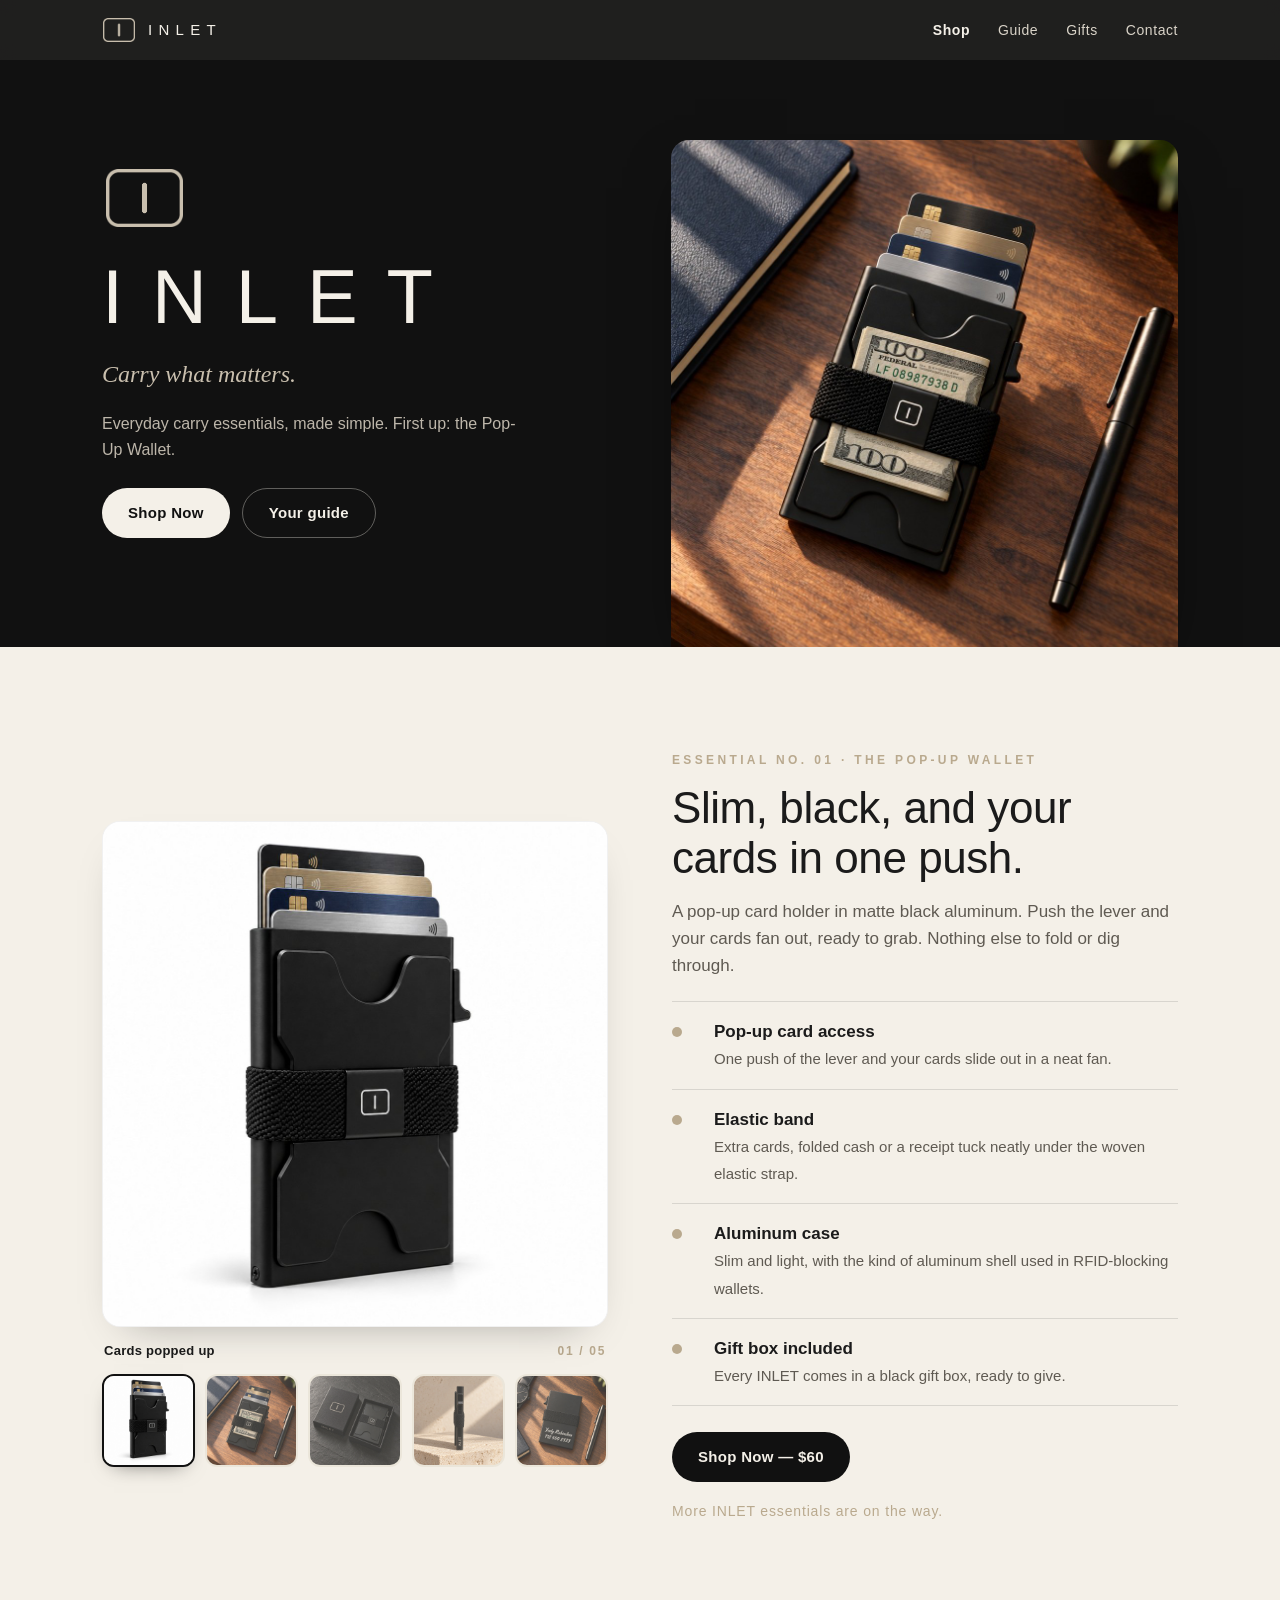
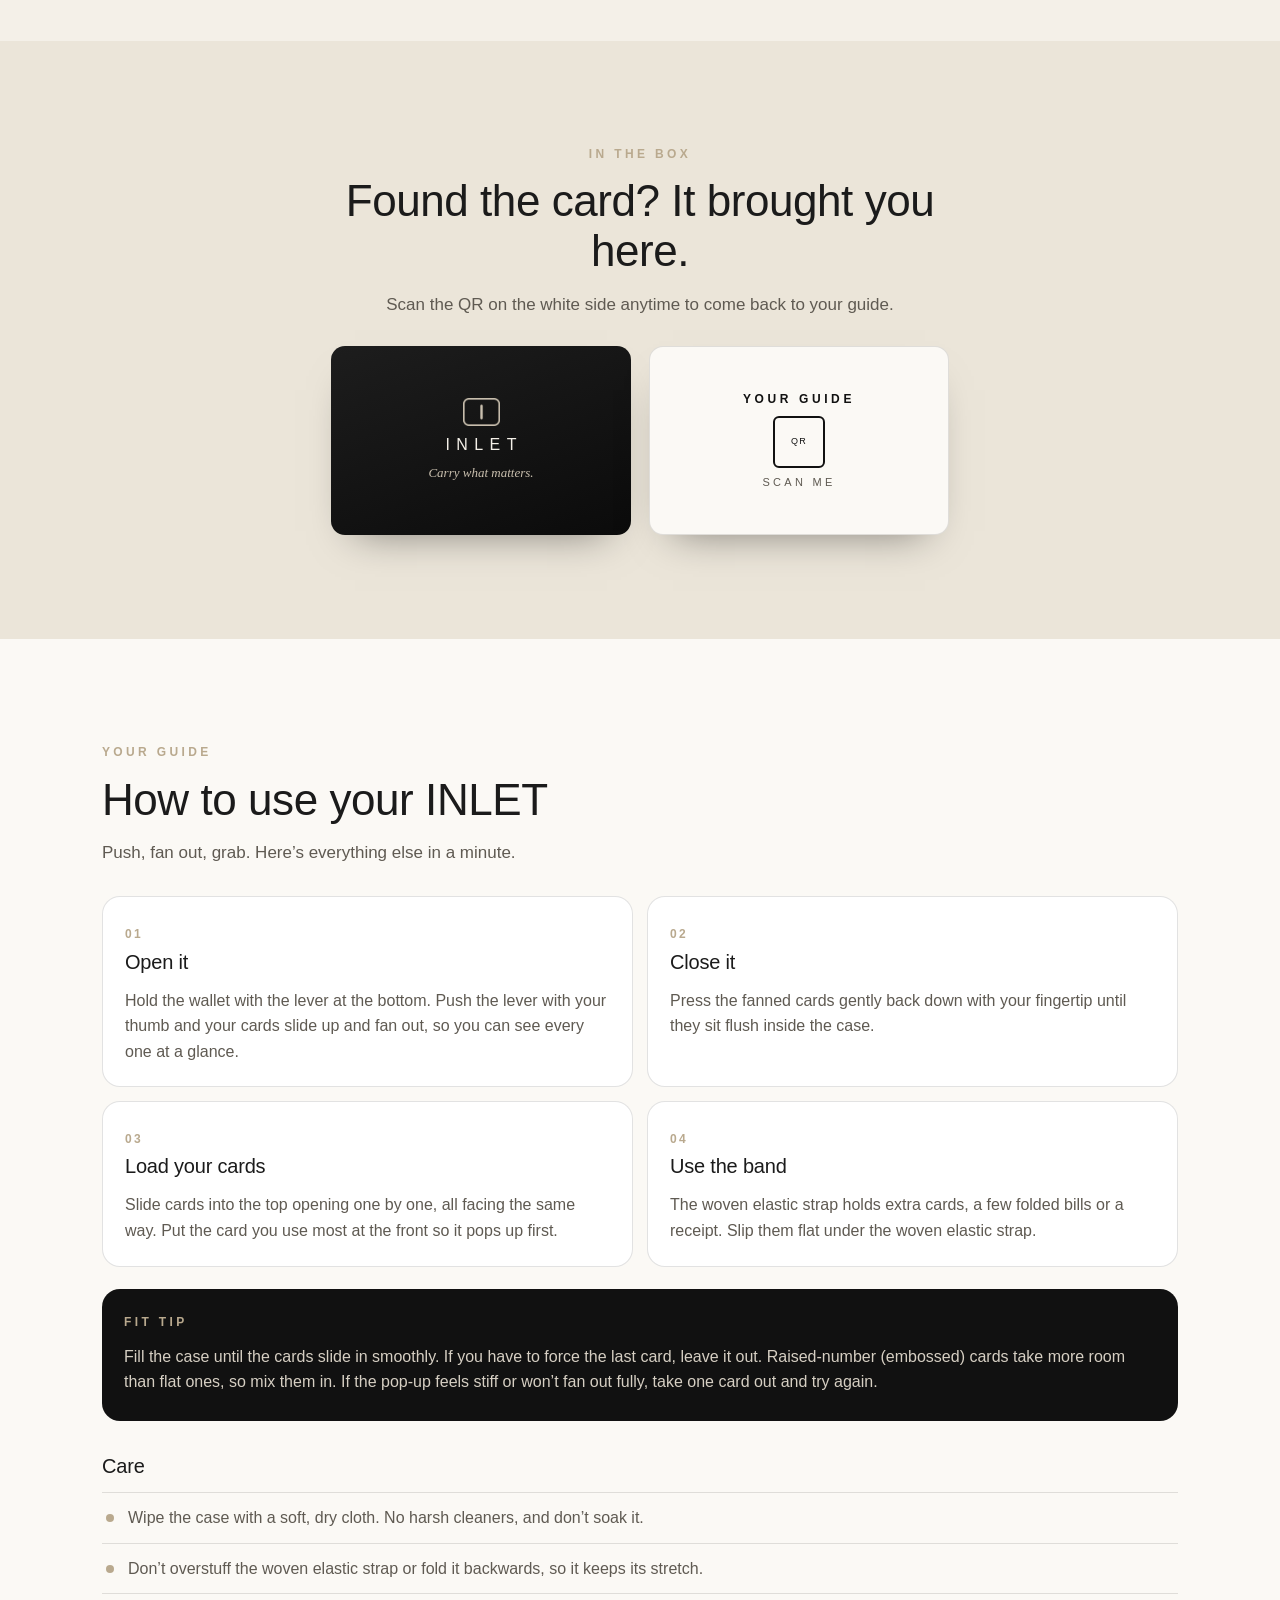
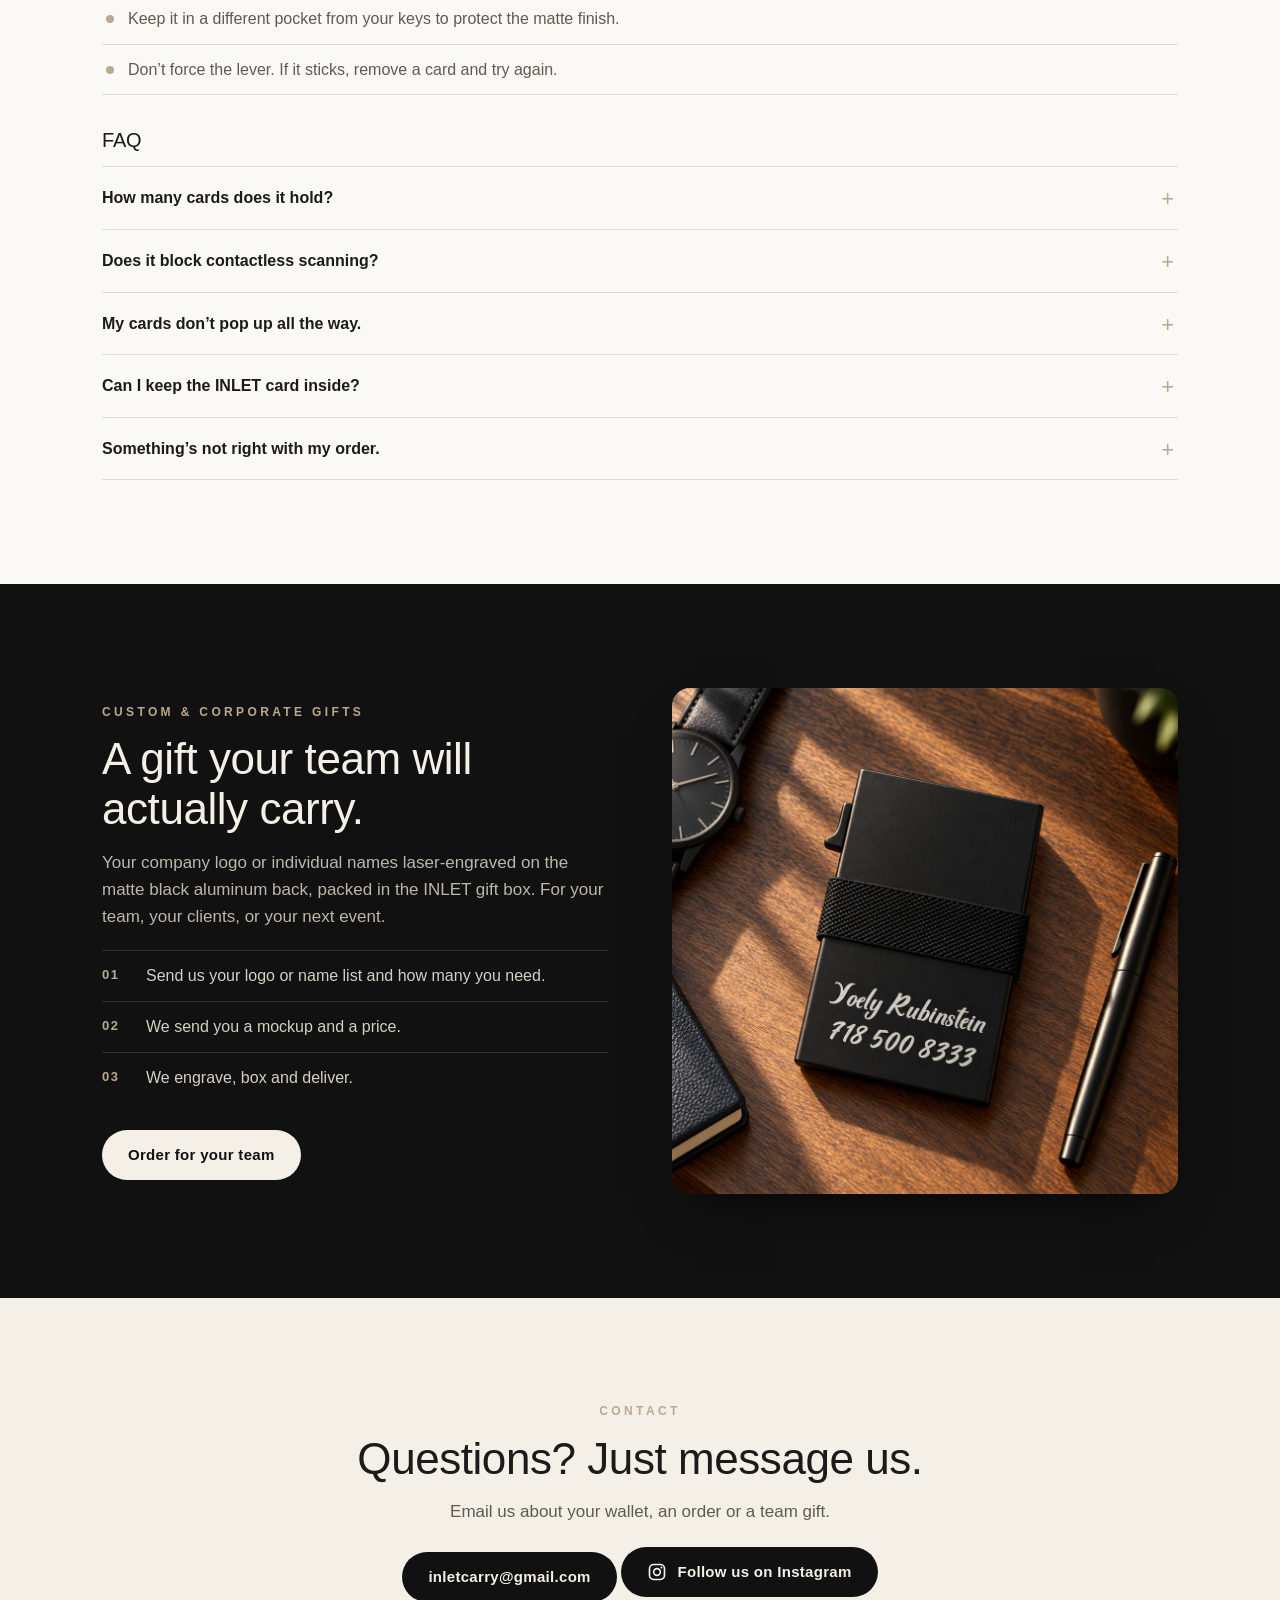
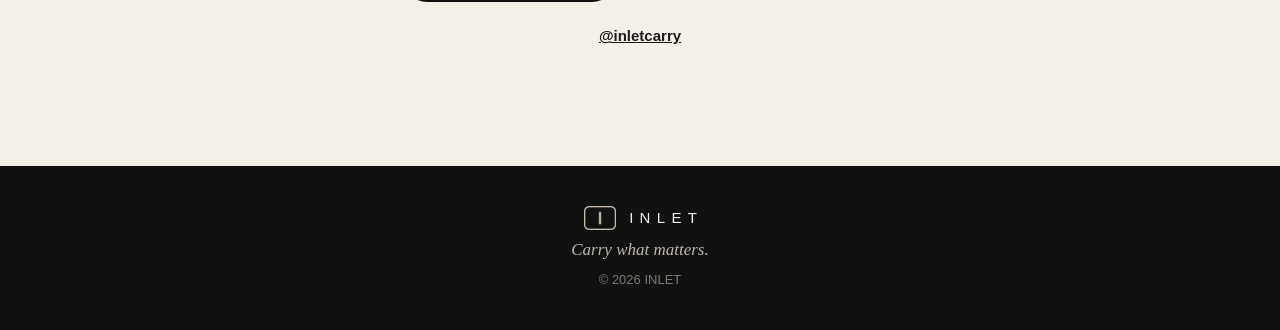
==== commit 5e15bf85: "Update INLET site with verified studio photography, interactive gallery, custom engraving, and Shop " ====
--- a/index.html
+++ b/index.html
@@ -202,19 +202,6 @@
 </section>
 
 
-<section class="review" id="review" aria-labelledby="review-title">
-  <div class="wrap narrow center">
-    <p class="eyebrow light">A small favor</p>
-    <h2 id="review-title">Love your INLET? A quick review would mean a lot.</h2>
-    <p class="muted-light">It takes a minute and helps a small brand grow.</p>
-    <a class="btn btn-light" href="#review">Leave a review</a>
-    <div class="code-box">
-      <p>As a thank you, use code</p>
-      <p class="code">INLET10</p>
-      <p>on your next order.</p>
-    </div>
-  </div>
-</section>
 
 <section class="contact" id="contact" aria-labelledby="contact-title">
   <div class="wrap narrow center">
